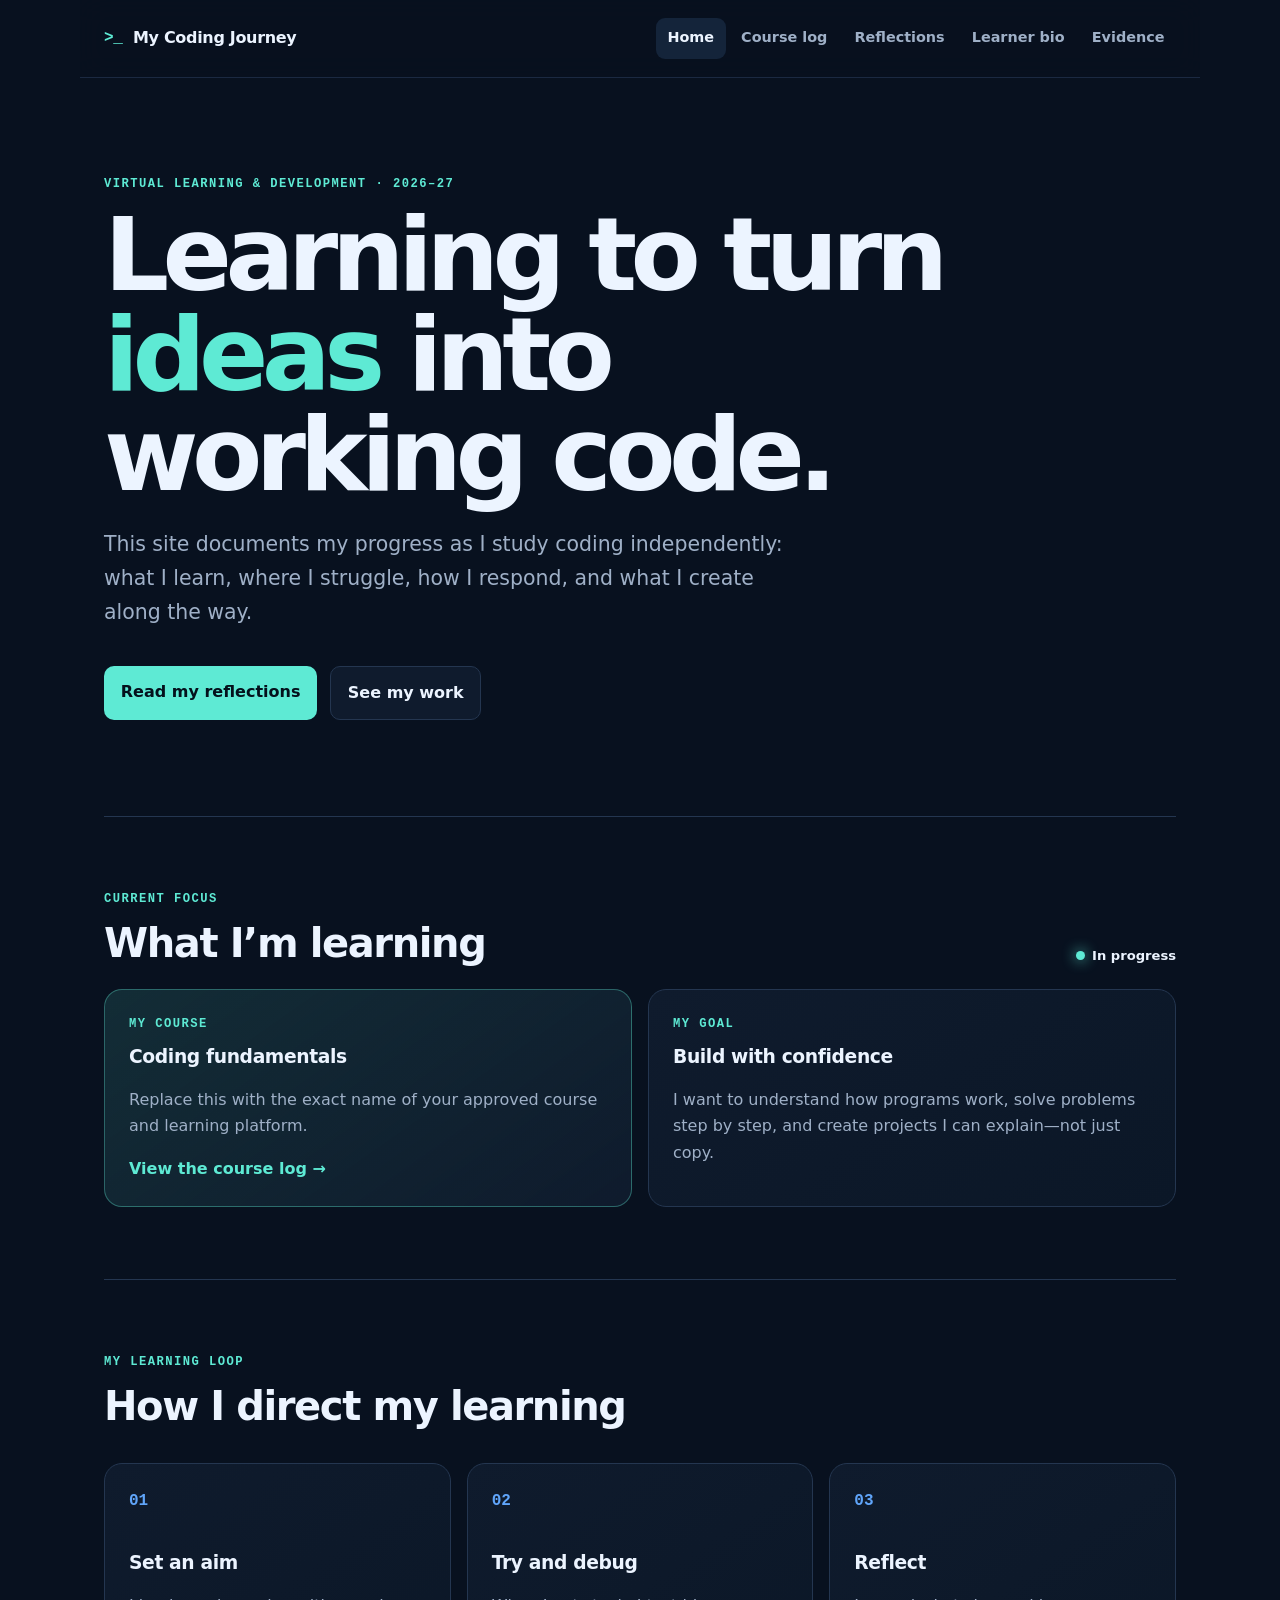
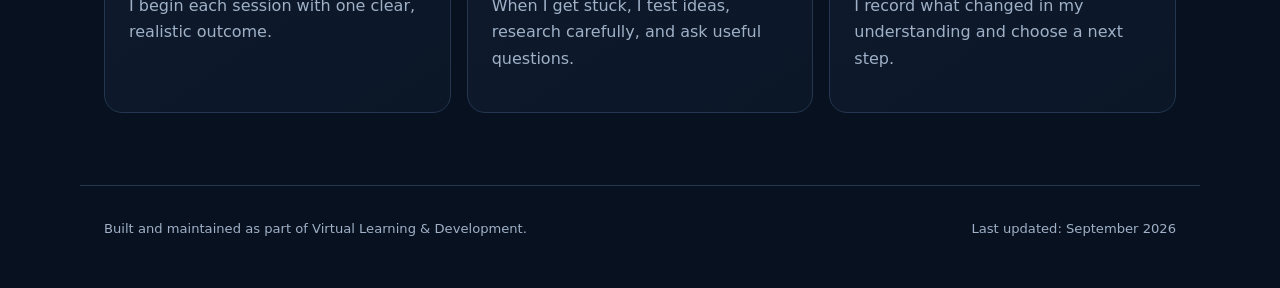
==== index.html @ dfa38e1d "Create VLD coding journey website" ====
<!doctype html>
<html lang="en">
<head>
  <meta charset="utf-8">
  <meta name="viewport" content="width=device-width, initial-scale=1">
  <meta name="description" content="A year-long record of my progress learning to code through Virtual Learning and Development.">
  <title>My Coding Journey | VLD</title>
  <link rel="stylesheet" href="assets/styles.css">
  <script src="assets/site.js" defer></script>
</head>
<body>
  <a class="skip-link" href="#main">Skip to content</a>
  <header class="site-header">
    <a class="brand" href="index.html" aria-label="My Coding Journey home"><span class="prompt">&gt;_</span> My Coding Journey</a>
    <button class="nav-toggle" type="button" aria-expanded="false" aria-controls="site-nav">Menu</button>
    <nav id="site-nav" class="site-nav" aria-label="Main navigation">
      <a class="active" href="index.html">Home</a>
      <a href="course-log.html">Course log</a>
      <a href="reflections.html">Reflections</a>
      <a href="learner-bio.html">Learner bio</a>
      <a href="evidence.html">Evidence</a>
    </nav>
  </header>

  <main id="main">
    <section class="hero">
      <div class="eyebrow">Virtual Learning &amp; Development · 2026–27</div>
      <h1>Learning to turn <span>ideas</span> into working code.</h1>
      <p class="lede">This site documents my progress as I study coding independently: what I learn, where I struggle, how I respond, and what I create along the way.</p>
      <div class="hero-actions">
        <a class="button primary" href="reflections.html">Read my reflections</a>
        <a class="button secondary" href="evidence.html">See my work</a>
      </div>
    </section>

    <section class="section" aria-labelledby="current-focus">
      <div class="section-heading">
        <div>
          <p class="eyebrow">Current focus</p>
          <h2 id="current-focus">What I’m learning</h2>
        </div>
        <span class="status"><span class="status-dot"></span> In progress</span>
      </div>
      <div class="grid two">
        <article class="card accent-card">
          <p class="card-label">My course</p>
          <h3>Coding fundamentals</h3>
          <p>Replace this with the exact name of your approved course and learning platform.</p>
          <a class="text-link" href="course-log.html">View the course log →</a>
        </article>
        <article class="card">
          <p class="card-label">My goal</p>
          <h3>Build with confidence</h3>
          <p>I want to understand how programs work, solve problems step by step, and create projects I can explain—not just copy.</p>
        </article>
      </div>
    </section>

    <section class="section" aria-labelledby="learning-loop">
      <p class="eyebrow">My learning loop</p>
      <h2 id="learning-loop">How I direct my learning</h2>
      <div class="grid three steps">
        <article class="card"><span class="step-number">01</span><h3>Set an aim</h3><p>I begin each session with one clear, realistic outcome.</p></article>
        <article class="card"><span class="step-number">02</span><h3>Try and debug</h3><p>When I get stuck, I test ideas, research carefully, and ask useful questions.</p></article>
        <article class="card"><span class="step-number">03</span><h3>Reflect</h3><p>I record what changed in my understanding and choose a next step.</p></article>
      </div>
    </section>
  </main>

  <footer><p>Built and maintained as part of Virtual Learning &amp; Development.</p><p>Last updated: <span data-last-updated>September 2026</span></p></footer>
</body>
</html>
---- assets/styles.css ----
:root {
  --bg: #08111f;
  --surface: #0f1b2d;
  --surface-2: #14243a;
  --text: #ecf4ff;
  --muted: #9fb0c7;
  --line: #243650;
  --accent: #5eead4;
  --accent-2: #60a5fa;
  --max: 1120px;
  --radius: 18px;
}
* { box-sizing: border-box; }
html { scroll-behavior: smooth; }
body { margin: 0; background: var(--bg); color: var(--text); font-family: Inter, ui-sans-serif, system-ui, -apple-system, BlinkMacSystemFont, "Segoe UI", sans-serif; line-height: 1.65; }
a { color: inherit; }
.skip-link { position: fixed; top: -100px; left: 1rem; z-index: 100; background: var(--accent); color: #04111c; padding: .7rem 1rem; border-radius: 8px; font-weight: 800; }
.skip-link:focus { top: 1rem; }
.site-header { position: sticky; top: 0; z-index: 20; display: flex; align-items: center; justify-content: space-between; max-width: var(--max); margin: 0 auto; padding: 1.1rem 1.5rem; background: rgba(8,17,31,.88); backdrop-filter: blur(14px); border-bottom: 1px solid rgba(36,54,80,.7); }
.brand { display: flex; gap: .65rem; align-items: center; text-decoration: none; font-weight: 800; letter-spacing: -.02em; }
.prompt { color: var(--accent); font-family: ui-monospace, SFMono-Regular, Menlo, monospace; }
.site-nav { display: flex; align-items: center; gap: .25rem; }
.site-nav a { color: var(--muted); padding: .55rem .72rem; border-radius: 9px; text-decoration: none; font-size: .9rem; font-weight: 700; }
.site-nav a:hover, .site-nav a:focus-visible, .site-nav a.active { color: var(--text); background: var(--surface-2); }
.nav-toggle { display: none; border: 1px solid var(--line); background: var(--surface); color: var(--text); padding: .5rem .8rem; border-radius: 9px; font: inherit; }
main, footer { max-width: var(--max); margin: 0 auto; padding-inline: 1.5rem; }
.hero { min-height: 70vh; display: flex; flex-direction: column; justify-content: center; padding: 6rem 0; max-width: 900px; }
.eyebrow, .card-label { margin: 0 0 .7rem; color: var(--accent); font-family: ui-monospace, SFMono-Regular, Menlo, monospace; font-size: .76rem; font-weight: 800; letter-spacing: .12em; text-transform: uppercase; }
h1, h2, h3, p { margin-top: 0; }
h1 { max-width: 850px; margin-bottom: 1.4rem; font-size: clamp(3rem, 8vw, 6.8rem); line-height: .98; letter-spacing: -.065em; }
h1 span { color: var(--accent); }
h2 { font-size: clamp(1.65rem, 4vw, 2.5rem); line-height: 1.15; letter-spacing: -.035em; }
h3 { line-height: 1.25; letter-spacing: -.02em; }
.lede, .page-heading > p { max-width: 700px; color: var(--muted); font-size: clamp(1.05rem, 2vw, 1.28rem); }
.hero-actions { display: flex; flex-wrap: wrap; gap: .8rem; margin-top: 1rem; }
.button { padding: .8rem 1.05rem; border-radius: 10px; text-decoration: none; font-weight: 800; }
.button.primary { background: var(--accent); color: #04111c; }
.button.secondary { border: 1px solid var(--line); background: var(--surface); }
.section { padding: 4.5rem 0; border-top: 1px solid var(--line); }
.section-heading { display: flex; justify-content: space-between; align-items: end; gap: 1rem; margin-bottom: 1.4rem; }
.section-heading h2 { margin-bottom: 0; }
.grid { display: grid; gap: 1rem; }
.grid.two { grid-template-columns: repeat(2, 1fr); }
.grid.three { grid-template-columns: repeat(3, 1fr); }
.card, .callout, .journal-entry, .project-card, .profile-card { background: linear-gradient(145deg, var(--surface), #0b1727); border: 1px solid var(--line); border-radius: var(--radius); }
.card { min-height: 190px; padding: 1.5rem; }
.card p:not(.card-label) { color: var(--muted); }
.accent-card { background: linear-gradient(145deg, rgba(94,234,212,.13), var(--surface)); border-color: rgba(94,234,212,.35); }
.text-link { color: var(--accent); font-weight: 800; text-decoration: none; }
.status { display: inline-flex; align-items: center; gap: .45rem; white-space: nowrap; color: var(--text); font-size: .82rem; font-weight: 800; }
.status-dot { width: .55rem; height: .55rem; background: var(--accent); border-radius: 99px; box-shadow: 0 0 14px var(--accent); }
.step-number { display: block; margin-bottom: 2.3rem; color: var(--accent-2); font-family: ui-monospace, monospace; font-weight: 800; }
.page-main { min-height: 75vh; }
.page-heading { padding: 6rem 0 4rem; }
.page-heading h1 { font-size: clamp(3rem, 7vw, 5.6rem); }
.details { margin: 0; }
.details div { display: grid; grid-template-columns: 100px 1fr; gap: 1rem; padding: .75rem 0; border-top: 1px solid var(--line); }
.details dt { color: var(--muted); }
.details dd { margin: 0; font-weight: 750; }
.timeline { position: relative; margin-left: .55rem; padding-left: 2rem; border-left: 1px solid var(--line); }
.timeline article { position: relative; display: grid; grid-template-columns: 140px 1fr; gap: 1.5rem; padding: 0 0 2.5rem; }
.timeline article::before { content: ""; position: absolute; left: calc(-2rem - 5px); top: .55rem; width: 9px; height: 9px; background: var(--accent); border-radius: 50%; }
.timeline time { color: var(--accent); font-family: ui-monospace, monospace; }
.timeline p { color: var(--muted); }
.callout { padding: 1.6rem; border-left: 4px solid var(--accent); }
.callout p { margin-bottom: 0; color: var(--muted); }
.journal-list { display: grid; gap: 1.25rem; }
.journal-entry { padding: clamp(1.2rem, 4vw, 2rem); }
.journal-entry > header { display: flex; justify-content: space-between; gap: 1rem; padding-bottom: 1rem; border-bottom: 1px solid var(--line); }
.journal-entry time { color: var(--muted); white-space: nowrap; }
.reflection-grid { display: grid; grid-template-columns: repeat(2, 1fr); gap: 1.5rem; padding-top: 1.5rem; }
.reflection-grid h3 { color: var(--accent); font-size: .95rem; }
.reflection-grid p, .self-check { color: var(--muted); }
.self-check { margin: 1rem 0 0; padding-top: 1rem; border-top: 1px solid var(--line); }
.template-entry { border-style: dashed; }
.profile-card { display: grid; grid-template-columns: 180px 1fr; align-items: start; gap: 2rem; padding: clamp(1.4rem, 5vw, 3rem); }
.avatar { display: grid; place-items: center; aspect-ratio: 1; border-radius: 24px; background: linear-gradient(135deg, var(--accent), var(--accent-2)); color: #06101e; font-family: ui-monospace, monospace; font-size: 3.2rem; font-weight: 900; }
.profile-card p:not(.eyebrow) { color: var(--muted); }
.safety-note { border-left-color: var(--accent-2); }
.project-card { overflow: hidden; }
.project-preview { min-height: 210px; display: grid; place-items: center; background: var(--surface-2); border-bottom: 1px solid var(--line); }
.project-copy { padding: 1.5rem; }
.project-copy > p:not(.card-label) { color: var(--muted); }
.code-preview { display: block; padding: 1rem; background: #050b14; }
.code-preview > span { display: inline-block; width: 10px; height: 10px; margin-right: 4px; background: var(--line); border-radius: 50%; }
.code-preview > span:first-child { background: #fb7185; }
.code-preview > span:nth-child(2) { background: #fbbf24; }
.code-preview > span:nth-child(3) { background: #34d399; }
.code-preview pre { margin: 3rem 0 0; overflow-x: auto; color: var(--accent); }
.plus { color: var(--accent); font-size: 4rem; font-weight: 200; }
.tag-list { display: flex; flex-wrap: wrap; gap: .5rem; padding: 0; list-style: none; }
.tag-list li { padding: .3rem .65rem; background: var(--surface-2); border: 1px solid var(--line); border-radius: 99px; color: var(--muted); font-size: .8rem; }
footer { display: flex; justify-content: space-between; gap: 1rem; padding-top: 2rem; padding-bottom: 3rem; border-top: 1px solid var(--line); color: var(--muted); font-size: .82rem; }
footer p { margin: 0; }
@media (max-width: 760px) {
  .site-header { flex-wrap: wrap; }
  .nav-toggle { display: block; }
  .site-nav { display: none; width: 100%; flex-direction: column; align-items: stretch; padding-top: 1rem; }
  .site-nav.open { display: flex; }
  .site-nav a { padding: .7rem; }
  .grid.two, .grid.three, .reflection-grid, .profile-card { grid-template-columns: 1fr; }
  .hero { min-height: auto; padding: 5rem 0; }
  .section-heading, .journal-entry > header, footer { align-items: flex-start; flex-direction: column; }
  .timeline article { grid-template-columns: 1fr; gap: .2rem; }
  .profile-card .avatar { width: 130px; }
}
@media (prefers-reduced-motion: reduce) { html { scroll-behavior: auto; } }
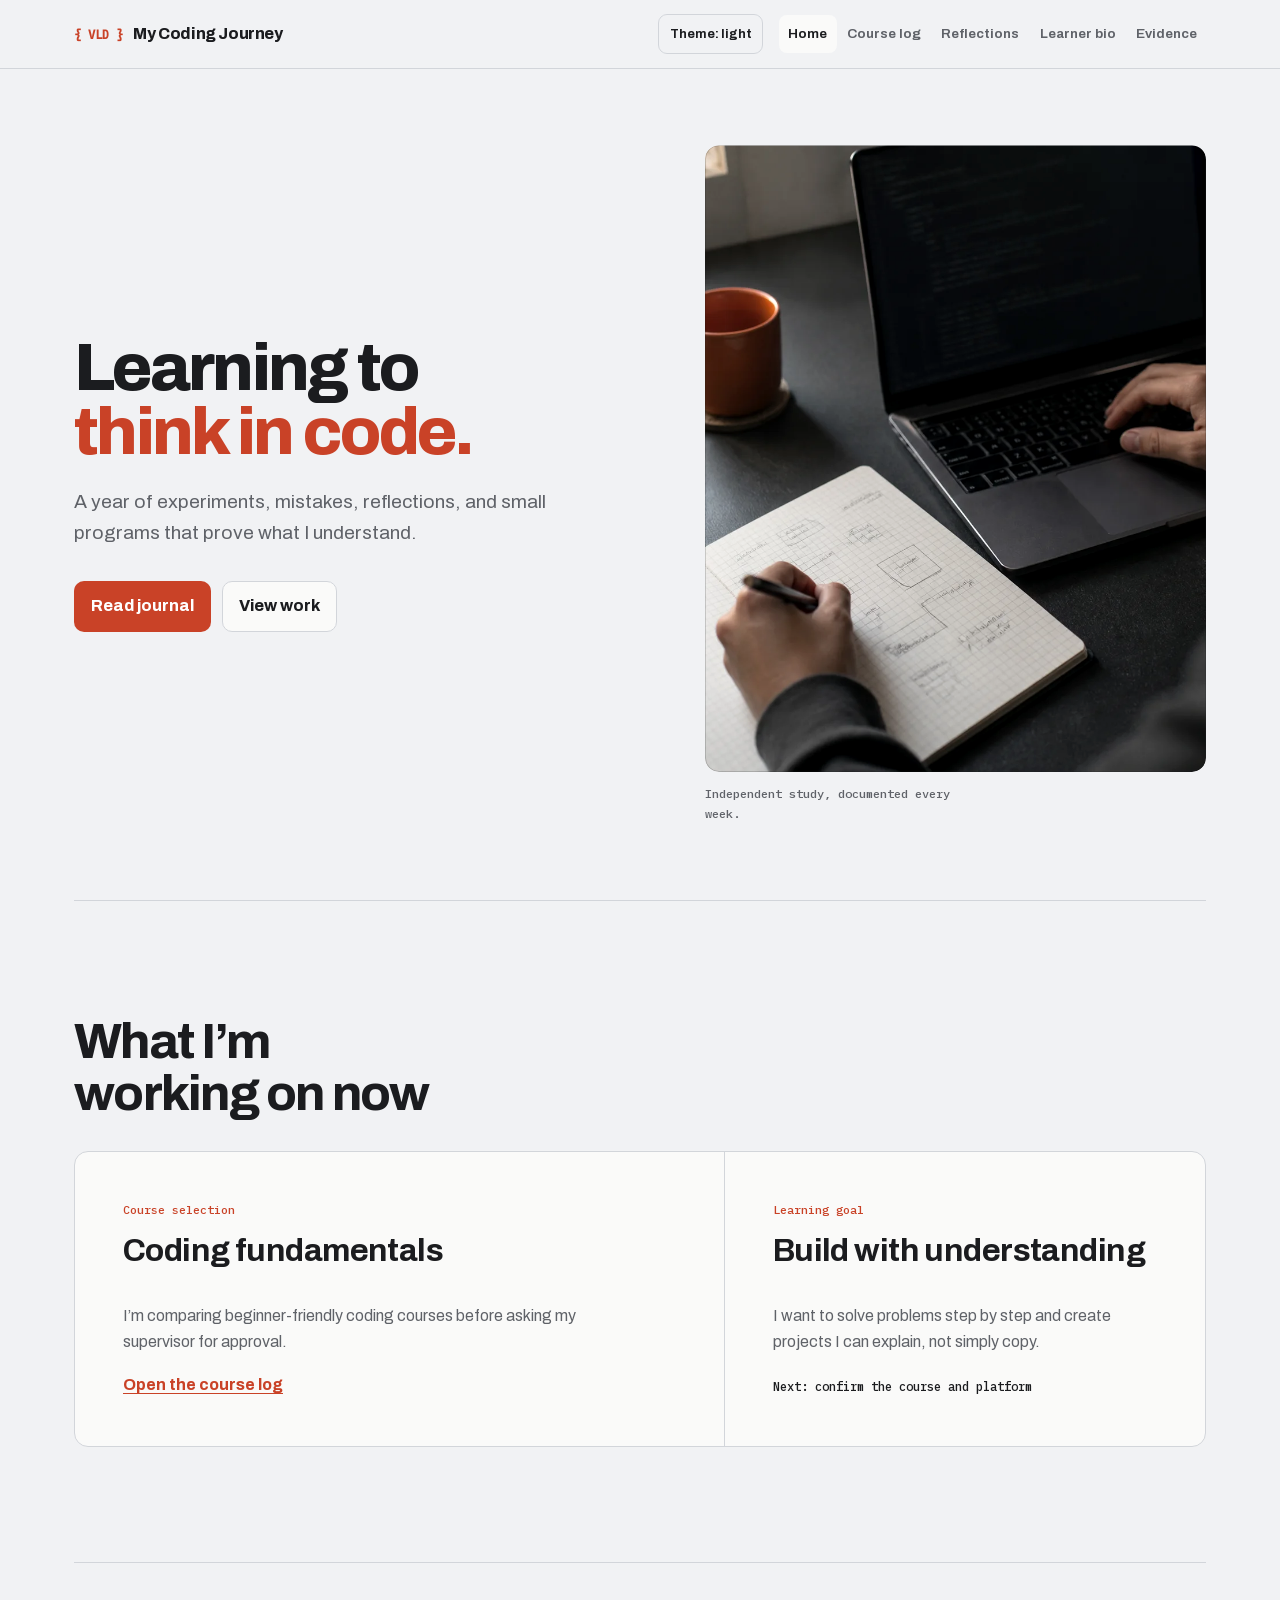
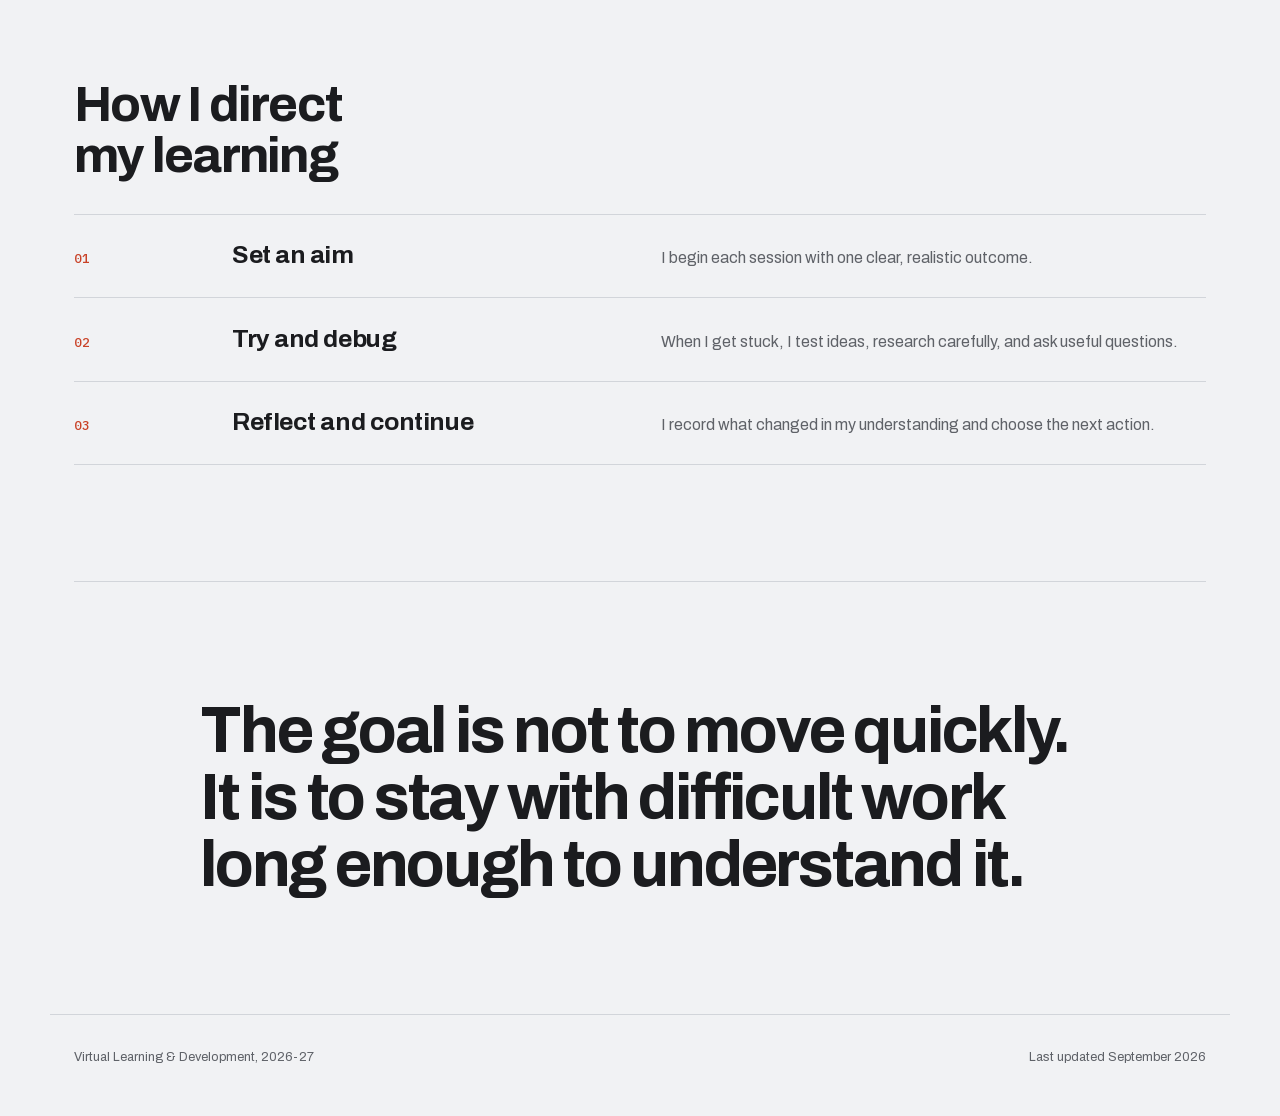
==== commit 49b547a6: "Polish VLD portfolio design and accessibility" ====
--- a/index.html
+++ b/index.html
@@ -4,69 +4,62 @@
   <meta charset="utf-8">
   <meta name="viewport" content="width=device-width, initial-scale=1">
   <meta name="description" content="A year-long record of my progress learning to code through Virtual Learning and Development.">
+  <meta name="theme-color" content="#111214">
+  <meta property="og:title" content="My Coding Journey">
+  <meta property="og:description" content="Experiments, mistakes, reflections, and small programs from a year of learning to code.">
+  <meta property="og:image" content="https://abiel-tsai.github.io/vld-coding-journey/assets/images/coding-workspace.webp">
+  <meta property="og:type" content="website">
   <title>My Coding Journey | VLD</title>
-  <link rel="stylesheet" href="assets/styles.css">
+  <link rel="preload" href="assets/fonts/archivo-latin.woff2" as="font" type="font/woff2" crossorigin>
+  <link rel="preload" href="assets/images/coding-workspace.webp" as="image" type="image/webp">
+  <link rel="icon" href="assets/favicon.svg" type="image/svg+xml"><link rel="stylesheet" href="assets/styles.css">
   <script src="assets/site.js" defer></script>
 </head>
 <body>
   <a class="skip-link" href="#main">Skip to content</a>
-  <header class="site-header">
-    <a class="brand" href="index.html" aria-label="My Coding Journey home"><span class="prompt">&gt;_</span> My Coding Journey</a>
+  <header class="site-header"><div class="header-inner">
+    <a class="brand" href="index.html" aria-label="My Coding Journey home"><span class="brand-mark" translate="no">{ VLD }</span> My Coding Journey</a>
+    <button class="theme-toggle" type="button" aria-label="Switch between light and dark themes">Theme: <span>auto</span></button>
     <button class="nav-toggle" type="button" aria-expanded="false" aria-controls="site-nav">Menu</button>
     <nav id="site-nav" class="site-nav" aria-label="Main navigation">
-      <a class="active" href="index.html">Home</a>
-      <a href="course-log.html">Course log</a>
-      <a href="reflections.html">Reflections</a>
-      <a href="learner-bio.html">Learner bio</a>
-      <a href="evidence.html">Evidence</a>
+      <a class="active" aria-current="page" href="index.html">Home</a><a href="course-log.html">Course log</a><a href="reflections.html">Reflections</a><a href="learner-bio.html">Learner bio</a><a href="evidence.html">Evidence</a>
     </nav>
-  </header>
+  </div></header>
 
   <main id="main">
     <section class="hero">
-      <div class="eyebrow">Virtual Learning &amp; Development · 2026–27</div>
-      <h1>Learning to turn <span>ideas</span> into working code.</h1>
-      <p class="lede">This site documents my progress as I study coding independently: what I learn, where I struggle, how I respond, and what I create along the way.</p>
-      <div class="hero-actions">
-        <a class="button primary" href="reflections.html">Read my reflections</a>
-        <a class="button secondary" href="evidence.html">See my work</a>
+      <div class="hero-copy">
+        <h1>Learning to <span class="accent">think in code.</span></h1>
+        <p class="lede">A year of experiments, mistakes, reflections, and small programs that prove what I understand.</p>
+        <div class="hero-actions"><a class="button primary" href="reflections.html">Read journal</a><a class="button secondary" href="evidence.html">View work</a></div>
+      </div>
+      <figure class="hero-visual">
+        <div class="hero-image-wrap"><img src="assets/images/coding-workspace.webp" width="1456" height="1092" fetchpriority="high" alt="Hands moving between a laptop and a notebook while studying code"></div>
+        <figcaption>Independent study, documented every week.</figcaption>
+      </figure>
+    </section>
+
+    <section class="section" aria-labelledby="focus-heading">
+      <h2 id="focus-heading">What I’m working on now</h2>
+      <div class="focus-panel">
+        <article class="focus-primary"><span class="meta-label">Course selection</span><h3>Coding fundamentals</h3><p>I’m comparing beginner-friendly coding courses before asking my supervisor for approval.</p><a class="text-link" href="course-log.html">Open the course log</a></article>
+        <article class="focus-secondary"><span class="meta-label">Learning goal</span><h3>Build with understanding</h3><p>I want to solve problems step by step and create projects I can explain, not simply copy.</p><p class="status-note">Next: confirm the course and platform</p></article>
       </div>
     </section>
 
-    <section class="section" aria-labelledby="current-focus">
-      <div class="section-heading">
-        <div>
-          <p class="eyebrow">Current focus</p>
-          <h2 id="current-focus">What I’m learning</h2>
-        </div>
-        <span class="status"><span class="status-dot"></span> In progress</span>
-      </div>
-      <div class="grid two">
-        <article class="card accent-card">
-          <p class="card-label">My course</p>
-          <h3>Coding fundamentals</h3>
-          <p>Replace this with the exact name of your approved course and learning platform.</p>
-          <a class="text-link" href="course-log.html">View the course log →</a>
-        </article>
-        <article class="card">
-          <p class="card-label">My goal</p>
-          <h3>Build with confidence</h3>
-          <p>I want to understand how programs work, solve problems step by step, and create projects I can explain—not just copy.</p>
-        </article>
-      </div>
+    <section class="section" aria-labelledby="loop-heading">
+      <h2 id="loop-heading">How I direct my learning</h2>
+      <ol class="learning-path">
+        <li><h3>Set an aim</h3><p>I begin each session with one clear, realistic outcome.</p></li>
+        <li><h3>Try and debug</h3><p>When I get stuck, I test ideas, research carefully, and ask useful questions.</p></li>
+        <li><h3>Reflect and continue</h3><p>I record what changed in my understanding and choose the next action.</p></li>
+      </ol>
     </section>
 
-    <section class="section" aria-labelledby="learning-loop">
-      <p class="eyebrow">My learning loop</p>
-      <h2 id="learning-loop">How I direct my learning</h2>
-      <div class="grid three steps">
-        <article class="card"><span class="step-number">01</span><h3>Set an aim</h3><p>I begin each session with one clear, realistic outcome.</p></article>
-        <article class="card"><span class="step-number">02</span><h3>Try and debug</h3><p>When I get stuck, I test ideas, research carefully, and ask useful questions.</p></article>
-        <article class="card"><span class="step-number">03</span><h3>Reflect</h3><p>I record what changed in my understanding and choose a next step.</p></article>
-      </div>
+    <section class="section statement" aria-label="Learning principle">
+      <blockquote>The goal is not to move quickly. It is to stay with difficult work long enough to understand it.</blockquote>
     </section>
   </main>
-
-  <footer><p>Built and maintained as part of Virtual Learning &amp; Development.</p><p>Last updated: <span data-last-updated>September 2026</span></p></footer>
+  <footer><p>Virtual Learning &amp; Development, 2026-27</p><p>Last updated September 2026</p></footer>
 </body>
 </html>
--- a/assets/styles.css
+++ b/assets/styles.css
@@ -1,107 +1,25 @@
-:root {
-  --bg: #08111f;
-  --surface: #0f1b2d;
-  --surface-2: #14243a;
-  --text: #ecf4ff;
-  --muted: #9fb0c7;
-  --line: #243650;
-  --accent: #5eead4;
-  --accent-2: #60a5fa;
-  --max: 1120px;
-  --radius: 18px;
-}
-* { box-sizing: border-box; }
-html { scroll-behavior: smooth; }
-body { margin: 0; background: var(--bg); color: var(--text); font-family: Inter, ui-sans-serif, system-ui, -apple-system, BlinkMacSystemFont, "Segoe UI", sans-serif; line-height: 1.65; }
-a { color: inherit; }
-.skip-link { position: fixed; top: -100px; left: 1rem; z-index: 100; background: var(--accent); color: #04111c; padding: .7rem 1rem; border-radius: 8px; font-weight: 800; }
-.skip-link:focus { top: 1rem; }
-.site-header { position: sticky; top: 0; z-index: 20; display: flex; align-items: center; justify-content: space-between; max-width: var(--max); margin: 0 auto; padding: 1.1rem 1.5rem; background: rgba(8,17,31,.88); backdrop-filter: blur(14px); border-bottom: 1px solid rgba(36,54,80,.7); }
-.brand { display: flex; gap: .65rem; align-items: center; text-decoration: none; font-weight: 800; letter-spacing: -.02em; }
-.prompt { color: var(--accent); font-family: ui-monospace, SFMono-Regular, Menlo, monospace; }
-.site-nav { display: flex; align-items: center; gap: .25rem; }
-.site-nav a { color: var(--muted); padding: .55rem .72rem; border-radius: 9px; text-decoration: none; font-size: .9rem; font-weight: 700; }
-.site-nav a:hover, .site-nav a:focus-visible, .site-nav a.active { color: var(--text); background: var(--surface-2); }
-.nav-toggle { display: none; border: 1px solid var(--line); background: var(--surface); color: var(--text); padding: .5rem .8rem; border-radius: 9px; font: inherit; }
-main, footer { max-width: var(--max); margin: 0 auto; padding-inline: 1.5rem; }
-.hero { min-height: 70vh; display: flex; flex-direction: column; justify-content: center; padding: 6rem 0; max-width: 900px; }
-.eyebrow, .card-label { margin: 0 0 .7rem; color: var(--accent); font-family: ui-monospace, SFMono-Regular, Menlo, monospace; font-size: .76rem; font-weight: 800; letter-spacing: .12em; text-transform: uppercase; }
-h1, h2, h3, p { margin-top: 0; }
-h1 { max-width: 850px; margin-bottom: 1.4rem; font-size: clamp(3rem, 8vw, 6.8rem); line-height: .98; letter-spacing: -.065em; }
-h1 span { color: var(--accent); }
-h2 { font-size: clamp(1.65rem, 4vw, 2.5rem); line-height: 1.15; letter-spacing: -.035em; }
-h3 { line-height: 1.25; letter-spacing: -.02em; }
-.lede, .page-heading > p { max-width: 700px; color: var(--muted); font-size: clamp(1.05rem, 2vw, 1.28rem); }
-.hero-actions { display: flex; flex-wrap: wrap; gap: .8rem; margin-top: 1rem; }
-.button { padding: .8rem 1.05rem; border-radius: 10px; text-decoration: none; font-weight: 800; }
-.button.primary { background: var(--accent); color: #04111c; }
-.button.secondary { border: 1px solid var(--line); background: var(--surface); }
-.section { padding: 4.5rem 0; border-top: 1px solid var(--line); }
-.section-heading { display: flex; justify-content: space-between; align-items: end; gap: 1rem; margin-bottom: 1.4rem; }
-.section-heading h2 { margin-bottom: 0; }
-.grid { display: grid; gap: 1rem; }
-.grid.two { grid-template-columns: repeat(2, 1fr); }
-.grid.three { grid-template-columns: repeat(3, 1fr); }
-.card, .callout, .journal-entry, .project-card, .profile-card { background: linear-gradient(145deg, var(--surface), #0b1727); border: 1px solid var(--line); border-radius: var(--radius); }
-.card { min-height: 190px; padding: 1.5rem; }
-.card p:not(.card-label) { color: var(--muted); }
-.accent-card { background: linear-gradient(145deg, rgba(94,234,212,.13), var(--surface)); border-color: rgba(94,234,212,.35); }
-.text-link { color: var(--accent); font-weight: 800; text-decoration: none; }
-.status { display: inline-flex; align-items: center; gap: .45rem; white-space: nowrap; color: var(--text); font-size: .82rem; font-weight: 800; }
-.status-dot { width: .55rem; height: .55rem; background: var(--accent); border-radius: 99px; box-shadow: 0 0 14px var(--accent); }
-.step-number { display: block; margin-bottom: 2.3rem; color: var(--accent-2); font-family: ui-monospace, monospace; font-weight: 800; }
-.page-main { min-height: 75vh; }
-.page-heading { padding: 6rem 0 4rem; }
-.page-heading h1 { font-size: clamp(3rem, 7vw, 5.6rem); }
-.details { margin: 0; }
-.details div { display: grid; grid-template-columns: 100px 1fr; gap: 1rem; padding: .75rem 0; border-top: 1px solid var(--line); }
-.details dt { color: var(--muted); }
-.details dd { margin: 0; font-weight: 750; }
-.timeline { position: relative; margin-left: .55rem; padding-left: 2rem; border-left: 1px solid var(--line); }
-.timeline article { position: relative; display: grid; grid-template-columns: 140px 1fr; gap: 1.5rem; padding: 0 0 2.5rem; }
-.timeline article::before { content: ""; position: absolute; left: calc(-2rem - 5px); top: .55rem; width: 9px; height: 9px; background: var(--accent); border-radius: 50%; }
-.timeline time { color: var(--accent); font-family: ui-monospace, monospace; }
-.timeline p { color: var(--muted); }
-.callout { padding: 1.6rem; border-left: 4px solid var(--accent); }
-.callout p { margin-bottom: 0; color: var(--muted); }
-.journal-list { display: grid; gap: 1.25rem; }
-.journal-entry { padding: clamp(1.2rem, 4vw, 2rem); }
-.journal-entry > header { display: flex; justify-content: space-between; gap: 1rem; padding-bottom: 1rem; border-bottom: 1px solid var(--line); }
-.journal-entry time { color: var(--muted); white-space: nowrap; }
-.reflection-grid { display: grid; grid-template-columns: repeat(2, 1fr); gap: 1.5rem; padding-top: 1.5rem; }
-.reflection-grid h3 { color: var(--accent); font-size: .95rem; }
-.reflection-grid p, .self-check { color: var(--muted); }
-.self-check { margin: 1rem 0 0; padding-top: 1rem; border-top: 1px solid var(--line); }
-.template-entry { border-style: dashed; }
-.profile-card { display: grid; grid-template-columns: 180px 1fr; align-items: start; gap: 2rem; padding: clamp(1.4rem, 5vw, 3rem); }
-.avatar { display: grid; place-items: center; aspect-ratio: 1; border-radius: 24px; background: linear-gradient(135deg, var(--accent), var(--accent-2)); color: #06101e; font-family: ui-monospace, monospace; font-size: 3.2rem; font-weight: 900; }
-.profile-card p:not(.eyebrow) { color: var(--muted); }
-.safety-note { border-left-color: var(--accent-2); }
-.project-card { overflow: hidden; }
-.project-preview { min-height: 210px; display: grid; place-items: center; background: var(--surface-2); border-bottom: 1px solid var(--line); }
-.project-copy { padding: 1.5rem; }
-.project-copy > p:not(.card-label) { color: var(--muted); }
-.code-preview { display: block; padding: 1rem; background: #050b14; }
-.code-preview > span { display: inline-block; width: 10px; height: 10px; margin-right: 4px; background: var(--line); border-radius: 50%; }
-.code-preview > span:first-child { background: #fb7185; }
-.code-preview > span:nth-child(2) { background: #fbbf24; }
-.code-preview > span:nth-child(3) { background: #34d399; }
-.code-preview pre { margin: 3rem 0 0; overflow-x: auto; color: var(--accent); }
-.plus { color: var(--accent); font-size: 4rem; font-weight: 200; }
-.tag-list { display: flex; flex-wrap: wrap; gap: .5rem; padding: 0; list-style: none; }
-.tag-list li { padding: .3rem .65rem; background: var(--surface-2); border: 1px solid var(--line); border-radius: 99px; color: var(--muted); font-size: .8rem; }
-footer { display: flex; justify-content: space-between; gap: 1rem; padding-top: 2rem; padding-bottom: 3rem; border-top: 1px solid var(--line); color: var(--muted); font-size: .82rem; }
-footer p { margin: 0; }
-@media (max-width: 760px) {
-  .site-header { flex-wrap: wrap; }
-  .nav-toggle { display: block; }
-  .site-nav { display: none; width: 100%; flex-direction: column; align-items: stretch; padding-top: 1rem; }
-  .site-nav.open { display: flex; }
-  .site-nav a { padding: .7rem; }
-  .grid.two, .grid.three, .reflection-grid, .profile-card { grid-template-columns: 1fr; }
-  .hero { min-height: auto; padding: 5rem 0; }
-  .section-heading, .journal-entry > header, footer { align-items: flex-start; flex-direction: column; }
-  .timeline article { grid-template-columns: 1fr; gap: .2rem; }
-  .profile-card .avatar { width: 130px; }
-}
-@media (prefers-reduced-motion: reduce) { html { scroll-behavior: auto; } }
+@font-face{font-family:Archivo;src:url("fonts/archivo-latin.woff2") format("woff2");font-style:normal;font-weight:100 900;font-display:swap}
+@font-face{font-family:"IBM Plex Mono";src:url("fonts/ibm-plex-mono-500-latin.woff2") format("woff2");font-style:normal;font-weight:500;font-display:swap}
+:root{color-scheme:light dark;--page:#f1f2f4;--surface:#fafaf9;--strong:#fff;--ink:#1b1c1f;--muted:#5f6268;--line:#d2d5da;--accent:#c94227;--accent-ink:#fff;--soft-accent:#f7ddd7;--image-filter:saturate(.88) contrast(1.04);--selection:#f3b8aa;--max:1180px;--radius:14px;--ease:cubic-bezier(.16,1,.3,1)}
+@media(prefers-color-scheme:dark){:root{--page:#111214;--surface:#191a1d;--strong:#202125;--ink:#f2f1ed;--muted:#b0b0aa;--line:#36383d;--accent:#ff795b;--accent-ink:#19110f;--soft-accent:#3c241f;--image-filter:saturate(.78) contrast(1.08) brightness(.88);--selection:#7a3528}}
+html[data-theme="light"]{color-scheme:light;--page:#f1f2f4;--surface:#fafaf9;--strong:#fff;--ink:#1b1c1f;--muted:#5f6268;--line:#d2d5da;--accent:#c94227;--accent-ink:#fff;--soft-accent:#f7ddd7;--image-filter:saturate(.88) contrast(1.04);--selection:#f3b8aa}
+html[data-theme="dark"]{color-scheme:dark;--page:#111214;--surface:#191a1d;--strong:#202125;--ink:#f2f1ed;--muted:#b0b0aa;--line:#36383d;--accent:#ff795b;--accent-ink:#19110f;--soft-accent:#3c241f;--image-filter:saturate(.78) contrast(1.08) brightness(.88);--selection:#7a3528}
+*{box-sizing:border-box}html{scroll-behavior:smooth}body{margin:0;background:var(--page);color:var(--ink);font-family:Archivo,ui-sans-serif,sans-serif;font-size:1rem;line-height:1.65;text-rendering:optimizeLegibility}::selection{background:var(--selection);color:var(--ink)}::-webkit-scrollbar{width:12px}::-webkit-scrollbar-track{background:var(--page)}::-webkit-scrollbar-thumb{background:var(--line);border:3px solid var(--page);border-radius:999px}a{color:inherit;text-decoration-thickness:.08em;text-underline-offset:.2em}button,a{-webkit-tap-highlight-color:transparent}button{font:inherit}:focus-visible{outline:3px solid var(--accent);outline-offset:4px}
+.skip-link{position:fixed;top:-100px;left:1rem;z-index:100;padding:.65rem .9rem;border-radius:8px;background:var(--accent);color:var(--accent-ink);font-weight:750}.skip-link:focus{top:1rem}
+.site-header{position:sticky;top:0;z-index:20;background:color-mix(in srgb,var(--page) 91%,transparent);border-bottom:1px solid var(--line);backdrop-filter:blur(14px)}.header-inner{display:flex;min-height:68px;max-width:var(--max);margin:0 auto;padding:0 1.5rem;align-items:center;gap:1rem}.brand{display:flex;align-items:baseline;gap:.65rem;margin-right:auto;font-weight:760;letter-spacing:-.025em;text-decoration:none;white-space:nowrap}.brand-mark{color:var(--accent);font-family:"IBM Plex Mono",monospace;font-size:.76rem;letter-spacing:0}.site-nav{display:flex;align-items:center;gap:.1rem}.site-nav a{padding:.48rem .58rem;border-radius:8px;color:var(--muted);font-size:.84rem;font-weight:650;text-decoration:none;white-space:nowrap}.site-nav a:hover,.site-nav a.active{color:var(--ink);background:var(--surface)}.nav-toggle,.theme-toggle{min-height:40px;border:1px solid var(--line);border-radius:9px;background:transparent;color:var(--ink);cursor:pointer;font-size:.78rem;font-weight:700}.nav-toggle{display:none;padding:.45rem .75rem}.theme-toggle{padding:.45rem .65rem;white-space:nowrap}.nav-toggle:hover,.theme-toggle:hover{background:var(--surface)}.nav-toggle:active,.theme-toggle:active,.button:active{transform:translateY(1px)}
+main,footer{max-width:var(--max);margin:0 auto;padding-inline:1.5rem}.hero{display:grid;grid-template-columns:minmax(0,1.05fr) minmax(360px,.95fr);min-height:calc(100dvh - 69px);padding:4.5rem 0;align-items:center;gap:clamp(2rem,6vw,5rem)}.hero-copy{max-width:650px}h1,h2,h3,p{margin-top:0}h1,h2,h3{text-wrap:balance}h1{max-width:800px;margin-bottom:1.4rem;font-size:clamp(3.5rem,7vw,6rem);font-weight:790;line-height:.96;letter-spacing:-.04em}h1 .accent{color:var(--accent)}h2{font-size:clamp(1.9rem,4vw,3.1rem);font-weight:740;line-height:1.04;letter-spacing:-.035em}h3{font-size:1.1rem;line-height:1.25;letter-spacing:-.018em}.lede,.page-heading>p{max-width:65ch;color:var(--muted);font-size:clamp(1.05rem,2vw,1.2rem);line-height:1.6}.hero .lede{max-width:45ch}.hero-actions{display:flex;flex-wrap:wrap;gap:.7rem;margin-top:2rem}.button{display:inline-flex;min-height:46px;padding:.72rem 1rem;align-items:center;justify-content:center;border:1px solid transparent;border-radius:10px;font-weight:740;text-decoration:none;transition:transform .2s var(--ease),background-color .2s var(--ease);white-space:nowrap}.button.primary{background:var(--accent);color:var(--accent-ink)}.button.primary:hover{background:color-mix(in srgb,var(--accent) 86%,var(--ink))}.button.secondary{border-color:var(--line);background:var(--surface);color:var(--ink)}.button.secondary:hover{background:var(--strong)}.hero-visual{margin:0}.hero-image-wrap{position:relative;overflow:hidden;aspect-ratio:4/5;border-radius:var(--radius);background:var(--surface)}.hero-image-wrap:after{content:"";position:absolute;inset:0;border:1px solid color-mix(in srgb,var(--ink) 18%,transparent);border-radius:inherit;pointer-events:none}.hero-image-wrap img{width:100%;height:100%;object-fit:cover;filter:var(--image-filter)}.hero-visual figcaption{max-width:38ch;margin-top:.75rem;color:var(--muted);font-family:"IBM Plex Mono",monospace;font-size:.75rem}
+.section{padding:clamp(4.5rem,9vw,8rem) 0;border-top:1px solid var(--line)}.section>h2{max-width:14ch;margin-bottom:2rem}.section-intro{max-width:65ch;margin:-1rem 0 2.5rem;color:var(--muted)}.focus-panel{display:grid;grid-template-columns:1.15fr .85fr;overflow:hidden;border:1px solid var(--line);border-radius:var(--radius);background:var(--surface)}.focus-primary,.focus-secondary{padding:clamp(1.5rem,4vw,3rem)}.focus-primary{border-right:1px solid var(--line)}.meta-label{display:block;margin-bottom:.7rem;color:var(--accent);font-family:"IBM Plex Mono",monospace;font-size:.74rem}.focus-panel h3{font-size:clamp(1.4rem,3vw,2rem)}.focus-panel p{max-width:52ch;color:var(--muted)}.text-link{color:var(--accent);font-weight:720;text-decoration-thickness:1px}.status-note{margin:1.3rem 0 0;color:var(--ink)!important;font-family:"IBM Plex Mono",monospace;font-size:.76rem}
+.learning-path{margin:0;padding:0;list-style:none;counter-reset:step}.learning-path li{display:grid;grid-template-columns:110px minmax(180px,.7fr) minmax(0,1fr);gap:clamp(1rem,4vw,3rem);padding:1.6rem 0;align-items:baseline;border-bottom:1px solid var(--line);counter-increment:step}.learning-path li:first-child{border-top:1px solid var(--line)}.learning-path li:before{content:"0" counter(step);color:var(--accent);font-family:"IBM Plex Mono",monospace;font-size:.82rem}.learning-path h3,.learning-path p{margin-bottom:0}.learning-path h3{font-size:clamp(1.2rem,2.2vw,1.55rem)}.learning-path p{color:var(--muted)}.statement{display:block}.statement blockquote{max-width:880px;margin:0 auto;font-size:clamp(2rem,5vw,4.4rem);font-weight:720;line-height:1.05;letter-spacing:-.035em;text-wrap:balance}
+.page-main{min-height:75vh}.page-heading{max-width:920px;padding:clamp(5rem,10vw,9rem) 0 clamp(3rem,7vw,6rem)}.page-heading h1{max-width:12ch}.page-context{margin-bottom:1rem;color:var(--accent);font-family:"IBM Plex Mono",monospace;font-size:.78rem}.split-panel{display:grid;grid-template-columns:.9fr 1.1fr;border:1px solid var(--line);border-radius:var(--radius);background:var(--surface)}.split-panel>*{padding:clamp(1.5rem,4vw,3rem)}.split-panel>*+*{border-left:1px solid var(--line)}.details{margin:0}.details div{display:grid;grid-template-columns:110px 1fr;gap:1rem;padding:.85rem 0;border-bottom:1px solid var(--line)}.details div:last-child{border-bottom:0}.details dt{color:var(--muted)}.details dd{margin:0;font-weight:700}.purpose-copy p{color:var(--muted)}.timeline{margin:0;padding:0;list-style:none}.timeline article{display:grid;grid-template-columns:150px minmax(180px,.7fr) 1fr;gap:clamp(1rem,4vw,3rem);padding:1.6rem 0;border-bottom:1px solid var(--line)}.timeline article:first-child{border-top:1px solid var(--line)}.timeline time{color:var(--accent);font-family:"IBM Plex Mono",monospace;font-size:.78rem}.timeline h3,.timeline p{margin-bottom:0}.timeline p{color:var(--muted)}.callout{padding:clamp(1.4rem,4vw,2.5rem);border:1px solid var(--line);border-radius:var(--radius);background:var(--soft-accent)}.callout h2{font-size:clamp(1.35rem,3vw,2rem)}.callout p{max-width:70ch;margin-bottom:0;color:color-mix(in srgb,var(--ink) 78%,var(--muted))}
+.journal-list{display:grid;gap:1.5rem}.journal-entry{padding:clamp(1.3rem,4vw,2.5rem);border:1px solid var(--line);border-radius:var(--radius);background:var(--surface)}.journal-entry>header{display:flex;justify-content:space-between;gap:1rem;padding-bottom:1.2rem;border-bottom:1px solid var(--line)}.journal-entry .week{margin-bottom:.4rem;color:var(--accent);font-family:"IBM Plex Mono",monospace;font-size:.75rem}.journal-entry time{color:var(--muted);white-space:nowrap}.reflection-grid{display:grid;grid-template-columns:repeat(2,1fr);gap:1.5rem 2.5rem;padding-top:1.6rem}.reflection-grid h3{margin-bottom:.5rem}.reflection-grid p,.self-check{color:var(--muted)}.self-check{margin:1rem 0 0;padding-top:1rem;border-top:1px solid var(--line)}details.template-entry{border:1px dashed var(--line);border-radius:var(--radius)}details.template-entry summary{padding:1.2rem 1.4rem;cursor:pointer;font-weight:720}details.template-entry[open] summary{border-bottom:1px dashed var(--line)}.template-content{padding:1.4rem}
+.profile-intro{display:grid;grid-template-columns:260px 1fr;gap:clamp(2rem,6vw,5rem);align-items:start}.profile-code{display:grid;min-height:260px;place-items:center;border-radius:var(--radius);background:var(--accent);color:var(--accent-ink);font-family:"IBM Plex Mono",monospace;font-size:clamp(1.4rem,4vw,2.2rem)}.profile-copy{max-width:680px}.profile-copy p{color:var(--muted)}.traits{display:grid;grid-template-columns:1.05fr .9fr 1.2fr;margin:0;padding:0;list-style:none;border-top:1px solid var(--line)}.traits li{padding:1.5rem 1.5rem 1.5rem 0}.traits li+li{padding-left:1.5rem;border-left:1px solid var(--line)}.traits .meta-label{margin-bottom:1.2rem}.traits p{margin-bottom:0;color:var(--muted)}
+.project-feature{display:grid;grid-template-columns:1.15fr .85fr;overflow:hidden;border:1px solid var(--line);border-radius:var(--radius);background:var(--surface)}.project-media{min-height:420px;background:var(--strong)}.project-media img{width:100%;height:100%;object-fit:cover;filter:var(--image-filter)}.project-copy{padding:clamp(1.5rem,4vw,3rem);align-self:center}.project-copy p{color:var(--muted)}.tag-list{display:flex;flex-wrap:wrap;gap:.45rem;margin:1.5rem 0 0;padding:0;list-style:none}.tag-list li{padding:.3rem .58rem;border:1px solid var(--line);border-radius:999px;color:var(--muted);font-family:"IBM Plex Mono",monospace;font-size:.7rem}.next-project{display:grid;grid-template-columns:.35fr 1fr;gap:2rem;padding:2rem 0;border-top:1px solid var(--line);border-bottom:1px solid var(--line)}.next-project p{max-width:65ch;margin-bottom:0;color:var(--muted)}.evidence-list{display:grid;grid-template-columns:1.1fr .85fr 1.2fr;margin:0;padding:0;list-style:none;border-top:1px solid var(--line)}.evidence-list li{padding:1.5rem 1.5rem 1.5rem 0}.evidence-list li+li{padding-left:1.5rem;border-left:1px solid var(--line)}.evidence-list p{margin-bottom:0;color:var(--muted)}
+footer{display:flex;justify-content:space-between;gap:1rem;padding-top:2rem;padding-bottom:3rem;border-top:1px solid var(--line);color:var(--muted);font-size:.8rem}footer p{margin:0}
+@media(prefers-reduced-motion:no-preference){.hero-copy{animation:enter-copy .75s var(--ease) both}.hero-image-wrap{animation:enter-image .9s .08s var(--ease) both}@keyframes enter-copy{from{opacity:.01;transform:translateY(18px)}to{opacity:1;transform:none}}@keyframes enter-image{from{opacity:.01;clip-path:inset(0 0 100% 0 round var(--radius))}to{opacity:1;clip-path:inset(0 0 0 0 round var(--radius))}}}
+@media(max-width:900px){.site-nav a{padding-inline:.4rem;font-size:.78rem}.theme-toggle{display:none}.hero{grid-template-columns:1fr .8fr;gap:2rem}h1{font-size:clamp(3rem,7vw,4.5rem)}}
+@media(max-width:760px){.header-inner{flex-wrap:wrap;padding-block:.72rem}.nav-toggle,.theme-toggle{display:block}.site-nav{display:none;width:100%;flex-direction:column;align-items:stretch;padding-top:.3rem}.site-nav.open{display:flex}.site-nav a{min-height:44px;padding:.7rem}.theme-toggle{order:2}.nav-toggle{order:3}.site-nav{order:4}.hero{grid-template-columns:1fr;min-height:auto;padding:4rem 0}.hero-copy{max-width:none}h1{font-size:clamp(3rem,14vw,4.5rem)}.hero .lede{max-width:34ch}.hero-image-wrap{aspect-ratio:4/3}.section{padding:4.5rem 0}.focus-panel,.split-panel,.project-feature,.profile-intro{grid-template-columns:1fr}.focus-primary{border-right:0;border-bottom:1px solid var(--line)}.split-panel>*+*{border-left:0;border-top:1px solid var(--line)}.learning-path li,.timeline article{grid-template-columns:52px 1fr;gap:.8rem 1rem}.learning-path p,.timeline p{grid-column:2}.statement,.next-project{grid-template-columns:1fr;gap:.5rem}.reflection-grid{grid-template-columns:1fr}.journal-entry>header,footer{flex-direction:column;align-items:flex-start}.profile-code{min-height:180px}.traits,.evidence-list{grid-template-columns:1fr}.traits li,.traits li+li,.evidence-list li,.evidence-list li+li{padding:1.4rem 0;border-left:0;border-bottom:1px solid var(--line)}.project-media{min-height:280px}}
+@media(prefers-reduced-motion:reduce){html{scroll-behavior:auto}*,*:before,*:after{animation-duration:.01ms!important;animation-iteration-count:1!important;transition-duration:.01ms!important}}
+@media(prefers-reduced-transparency:reduce){.site-header{background:var(--page);backdrop-filter:none}}
+.hero h1{font-size:clamp(3.5rem,5.2vw,4.75rem)}
+@media(max-width:760px){.header-inner{gap:.45rem}.brand{font-size:.95rem}.theme-toggle{font-size:0;order:initial}.theme-toggle span{font-size:.78rem;text-transform:capitalize}.nav-toggle{order:initial}.hero h1{font-size:clamp(3rem,14vw,4.5rem)}}
+a,button,summary{touch-action:manipulation}h1,h2,h3{scroll-margin-top:90px}details.template-entry summary:hover{background:var(--surface)}
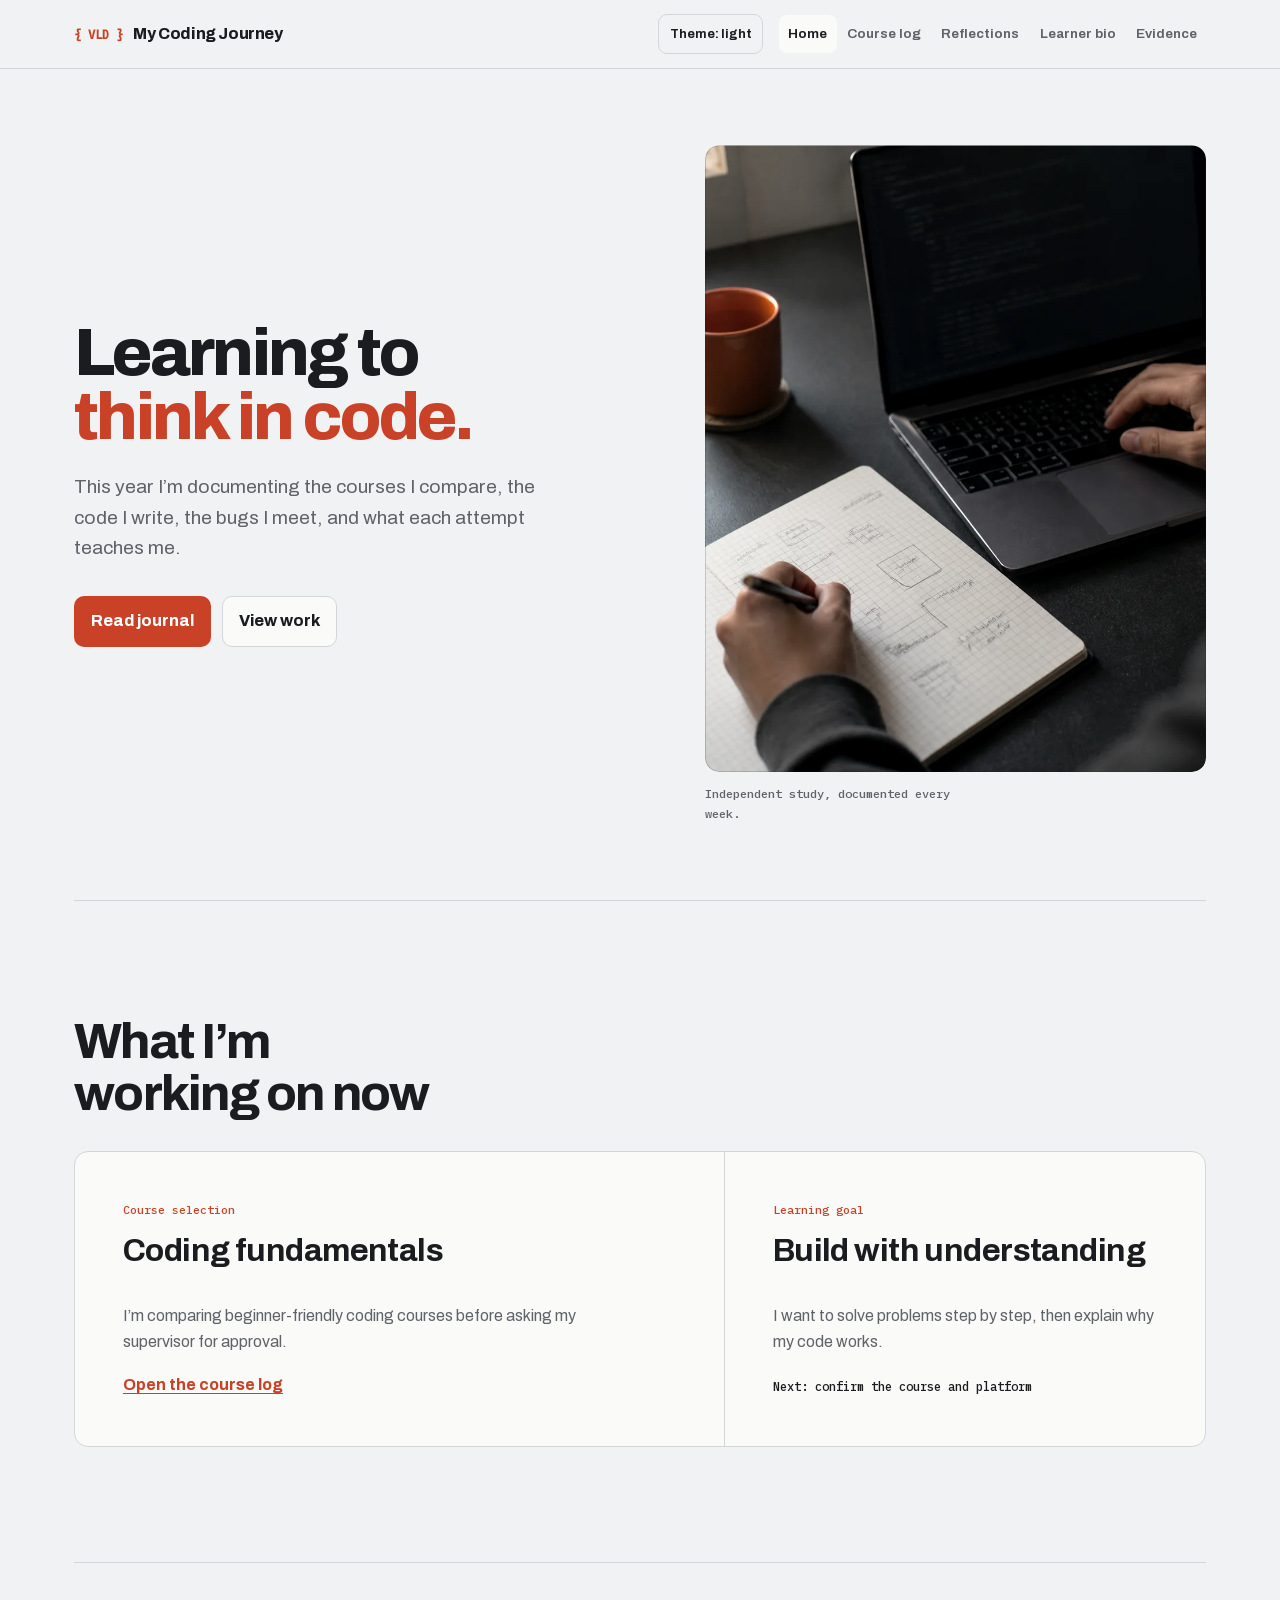
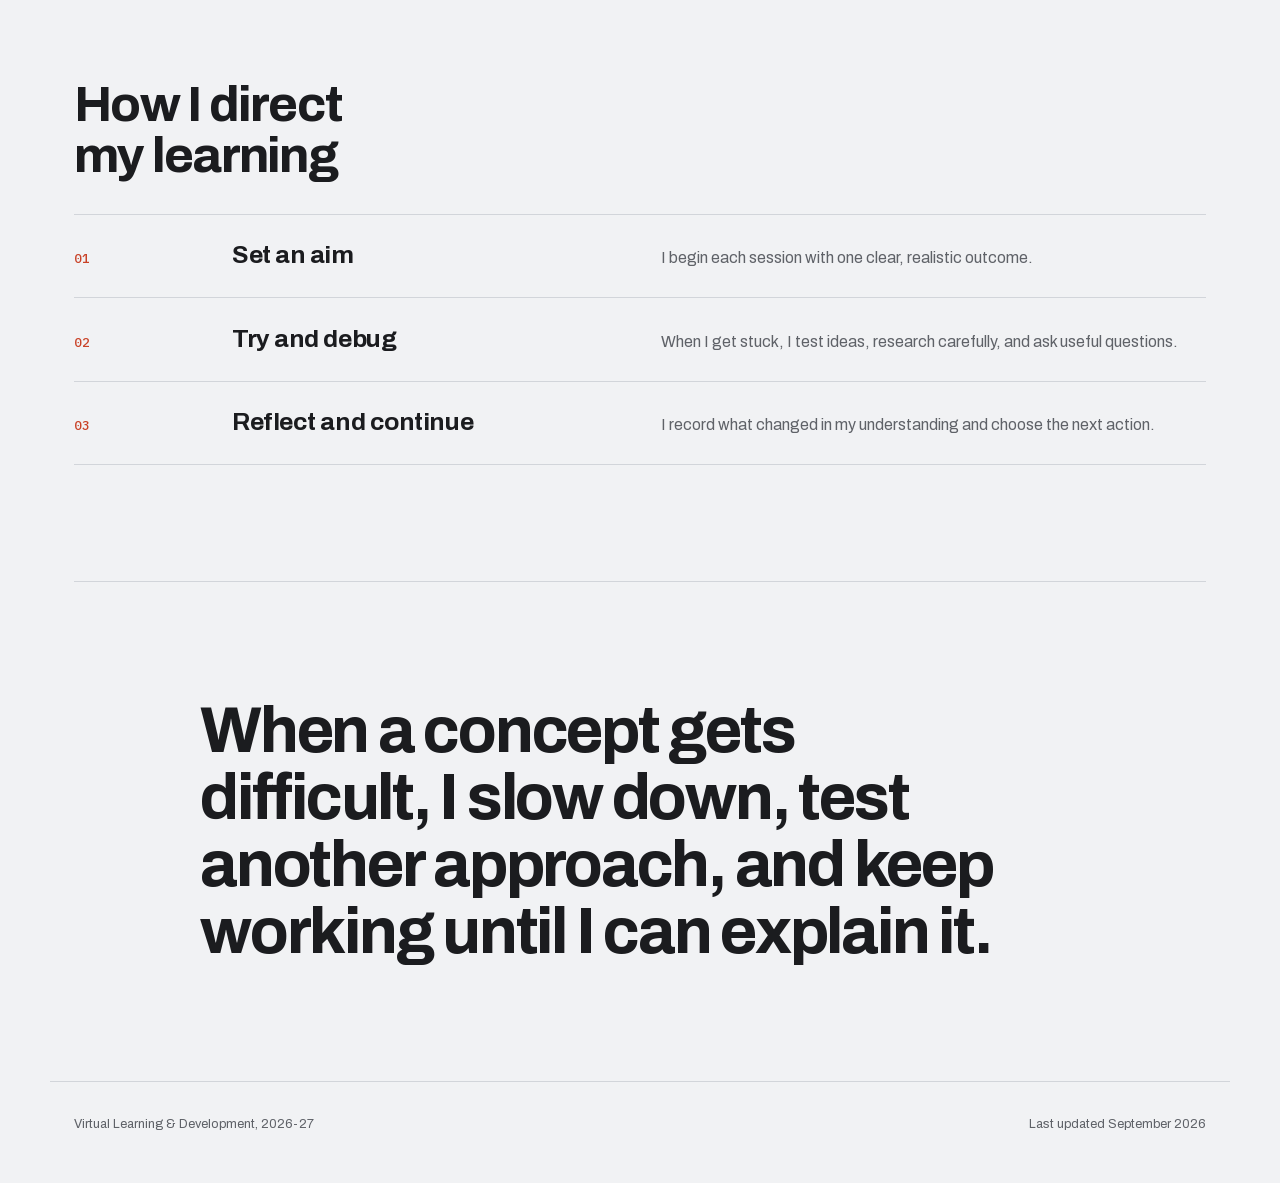
==== commit a8b0cecf: "Polish site copy with antislop review" ====
--- a/index.html
+++ b/index.html
@@ -30,7 +30,7 @@
     <section class="hero">
       <div class="hero-copy">
         <h1>Learning to <span class="accent">think in code.</span></h1>
-        <p class="lede">A year of experiments, mistakes, reflections, and small programs that prove what I understand.</p>
+        <p class="lede">This year I’m documenting the courses I compare, the code I write, the bugs I meet, and what each attempt teaches me.</p>
         <div class="hero-actions"><a class="button primary" href="reflections.html">Read journal</a><a class="button secondary" href="evidence.html">View work</a></div>
       </div>
       <figure class="hero-visual">
@@ -43,7 +43,7 @@
       <h2 id="focus-heading">What I’m working on now</h2>
       <div class="focus-panel">
         <article class="focus-primary"><span class="meta-label">Course selection</span><h3>Coding fundamentals</h3><p>I’m comparing beginner-friendly coding courses before asking my supervisor for approval.</p><a class="text-link" href="course-log.html">Open the course log</a></article>
-        <article class="focus-secondary"><span class="meta-label">Learning goal</span><h3>Build with understanding</h3><p>I want to solve problems step by step and create projects I can explain, not simply copy.</p><p class="status-note">Next: confirm the course and platform</p></article>
+        <article class="focus-secondary"><span class="meta-label">Learning goal</span><h3>Build with understanding</h3><p>I want to solve problems step by step, then explain why my code works.</p><p class="status-note">Next: confirm the course and platform</p></article>
       </div>
     </section>
 
@@ -57,7 +57,7 @@
     </section>
 
     <section class="section statement" aria-label="Learning principle">
-      <blockquote>The goal is not to move quickly. It is to stay with difficult work long enough to understand it.</blockquote>
+      <blockquote>When a concept gets difficult, I slow down, test another approach, and keep working until I can explain it.</blockquote>
     </section>
   </main>
   <footer><p>Virtual Learning &amp; Development, 2026-27</p><p>Last updated September 2026</p></footer>
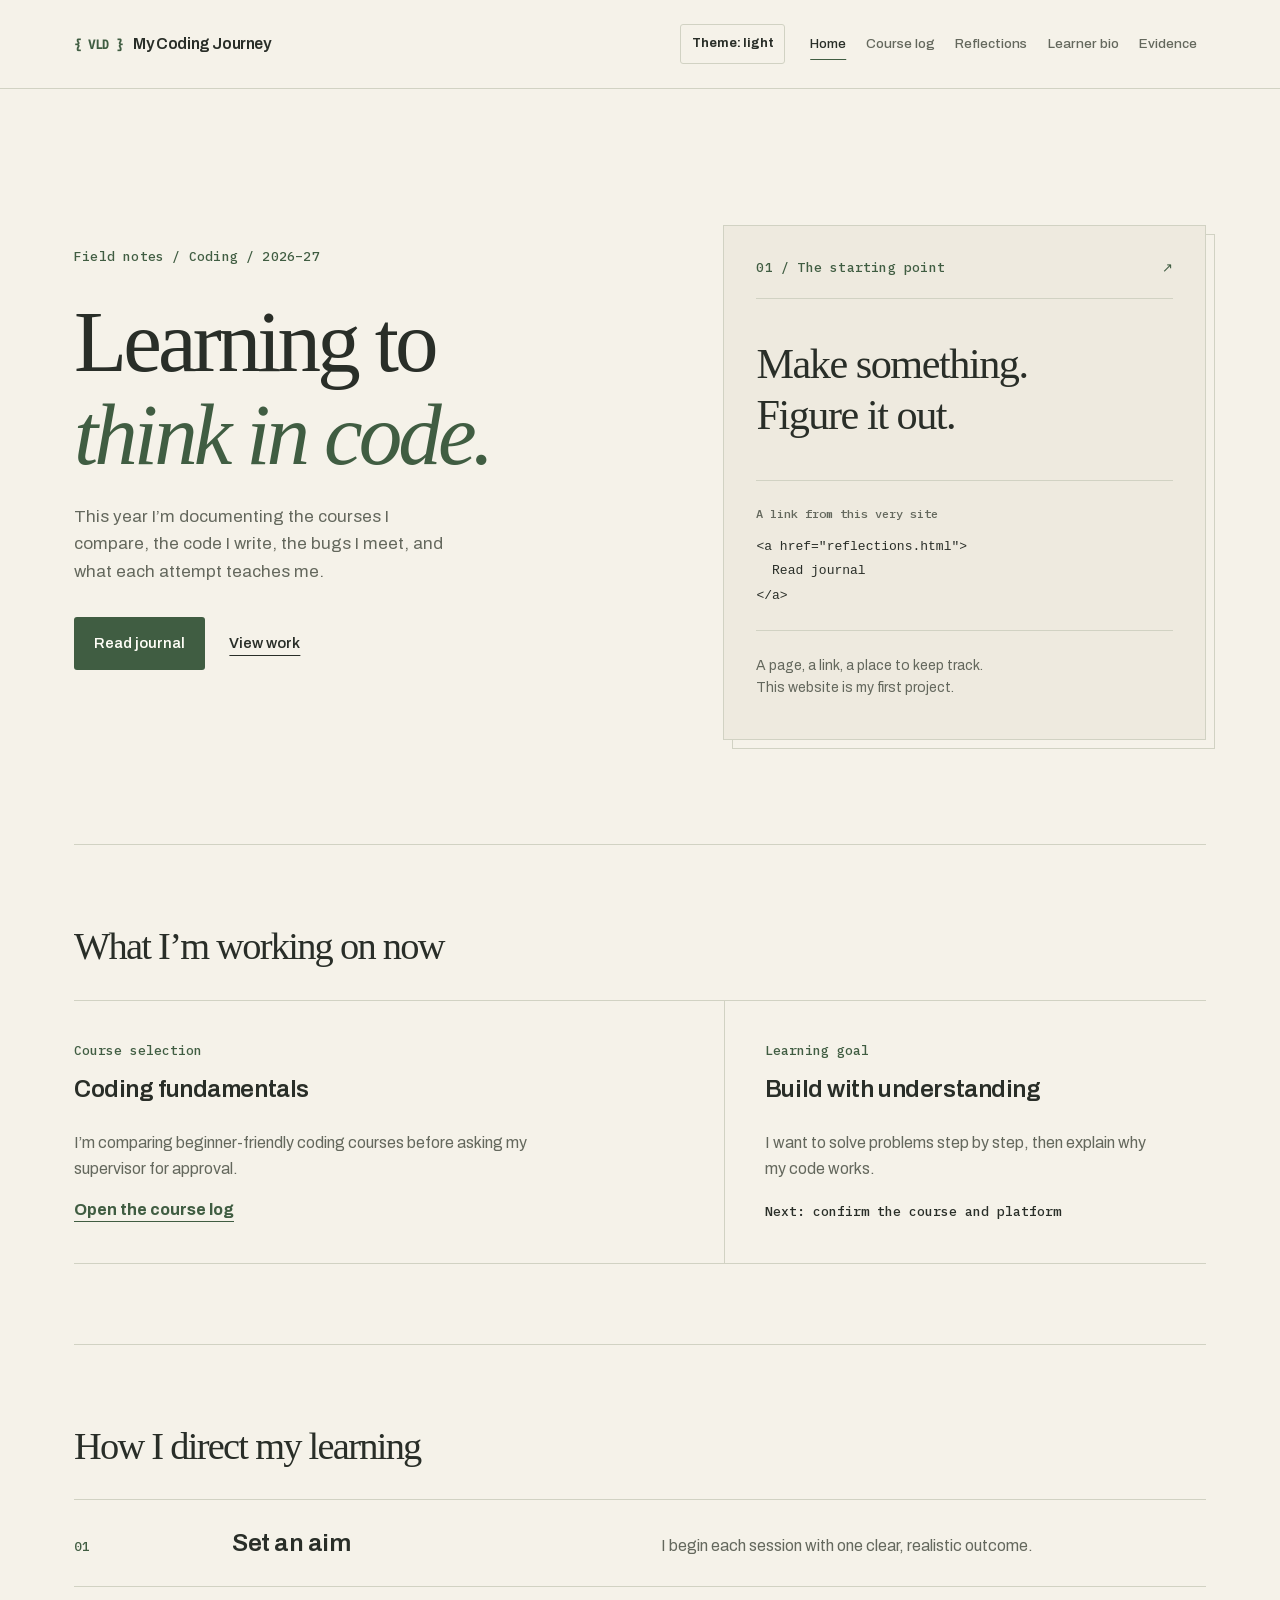
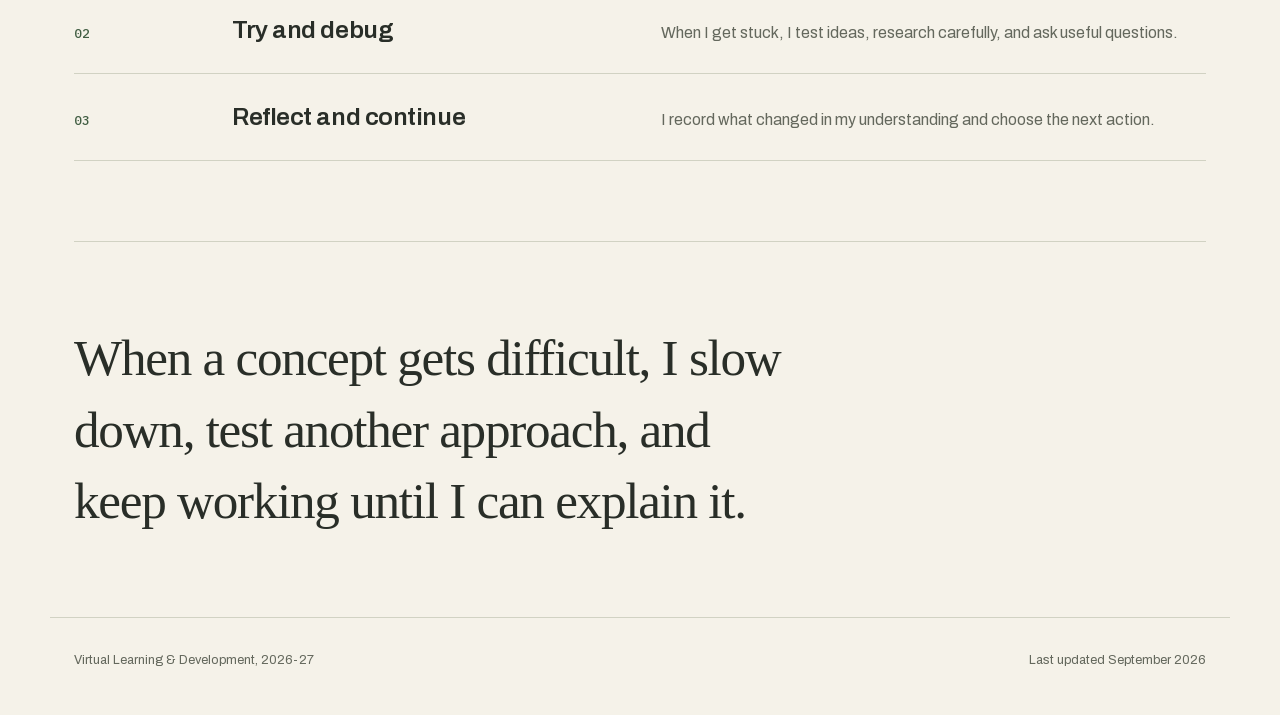
==== commit c98d1cdf: "Refresh editorial design and add GitHub-authorized reflection editor" ====
--- a/index.html
+++ b/index.html
@@ -11,7 +11,6 @@
   <meta property="og:type" content="website">
   <title>My Coding Journey | VLD</title>
   <link rel="preload" href="assets/fonts/archivo-latin.woff2" as="font" type="font/woff2" crossorigin>
-  <link rel="preload" href="assets/images/coding-workspace.webp" as="image" type="image/webp">
   <link rel="icon" href="assets/favicon.svg" type="image/svg+xml"><link rel="stylesheet" href="assets/styles.css">
   <script src="assets/site.js" defer></script>
 </head>
@@ -29,13 +28,18 @@
   <main id="main">
     <section class="hero">
       <div class="hero-copy">
+        <p class="eyebrow">Field notes / Coding / 2026–27</p>
         <h1>Learning to <span class="accent">think in code.</span></h1>
         <p class="lede">This year I’m documenting the courses I compare, the code I write, the bugs I meet, and what each attempt teaches me.</p>
         <div class="hero-actions"><a class="button primary" href="reflections.html">Read journal</a><a class="button secondary" href="evidence.html">View work</a></div>
       </div>
-      <figure class="hero-visual">
-        <div class="hero-image-wrap"><img src="assets/images/coding-workspace.webp" width="1456" height="1092" fetchpriority="high" alt="Hands moving between a laptop and a notebook while studying code"></div>
-        <figcaption>Independent study, documented every week.</figcaption>
+      <figure class="hero-visual notebook">
+        <div class="notebook-top"><span>01 / The starting point</span><span aria-hidden="true">↗</span></div>
+        <p class="notebook-title">Make something.<br>Figure it out.</p>
+        <div class="code-sample"><span class="meta-label">A link from this very site</span><pre><code>&lt;a href="reflections.html"&gt;
+  Read journal
+&lt;/a&gt;</code></pre></div>
+        <figcaption>A page, a link, a place to keep track.<br>This website is my first project.</figcaption>
       </figure>
     </section>
 
--- a/assets/styles.css
+++ b/assets/styles.css
@@ -23,3 +23,11 @@
 .hero h1{font-size:clamp(3.5rem,5.2vw,4.75rem)}
 @media(max-width:760px){.header-inner{gap:.45rem}.brand{font-size:.95rem}.theme-toggle{font-size:0;order:initial}.theme-toggle span{font-size:.78rem;text-transform:capitalize}.nav-toggle{order:initial}.hero h1{font-size:clamp(3rem,14vw,4.5rem)}}
 a,button,summary{touch-action:manipulation}h1,h2,h3{scroll-margin-top:90px}details.template-entry summary:hover{background:var(--surface)}
+
+/* Editorial palette and a quieter, shared type system. */
+:root,html[data-theme="light"]{--page:#f5f2e9;--surface:#eeeadf;--strong:#fffdf6;--ink:#292e28;--muted:#64685d;--line:#d1d2c3;--accent:#405d42;--accent-ink:#fffef7;--soft-accent:#e7eadc;--selection:#d6dfc5;--radius:4px;--display:Georgia,"Times New Roman",serif;--body-size:1rem;--caption-size:.8125rem;--heading-size:clamp(1.75rem,3vw,2.5rem)}
+@media(prefers-color-scheme:dark){:root{--page:#1b211c;--surface:#232b24;--strong:#2c352c;--ink:#f0edde;--muted:#b8bdad;--line:#424c40;--accent:#bccf9d;--accent-ink:#1b211c;--soft-accent:#2d392c;--selection:#465c3e}}
+html[data-theme="dark"]{--page:#1b211c;--surface:#232b24;--strong:#2c352c;--ink:#f0edde;--muted:#b8bdad;--line:#424c40;--accent:#bccf9d;--accent-ink:#1b211c;--soft-accent:#2d392c;--selection:#465c3e}
+body{-webkit-font-smoothing:antialiased;-moz-osx-font-smoothing:grayscale;font-size:var(--body-size);line-height:1.6}p{text-wrap:pretty}h1,h2{font-family:var(--display);font-weight:400;letter-spacing:-.045em;line-height:1.1}h2{font-size:var(--heading-size)}h3,h4{font-weight:600;line-height:1.4}h4{font-size:1rem;margin:0 0 .5rem}a{text-decoration-thickness:from-font;text-underline-position:from-font}.site-header{position:relative;background:var(--page);backdrop-filter:none}.header-inner{min-height:88px}.brand{font-weight:600}.site-nav a{font-weight:500;border-radius:0}.site-nav a.active{background:transparent;text-decoration:underline;text-decoration-color:var(--accent);text-underline-offset:.65em}.theme-toggle,.nav-toggle{border-radius:3px}.eyebrow,.notebook-top{font-family:"IBM Plex Mono",monospace;font-size:var(--caption-size);color:var(--accent);letter-spacing:.015em}.eyebrow{margin-bottom:1.75rem}.hero{min-height:680px;padding:5.5rem 0 6.5rem;grid-template-columns:1.18fr 1fr;gap:5rem}.hero h1{font-size:clamp(3.5rem,6.8vw,6rem);line-height:1.06}.hero h1 .accent{font-style:italic}.hero .lede{max-width:37ch;font-size:1.0625rem}.button{border-radius:3px;font-size:.9375rem;font-weight:550;padding:.85rem 1.2rem}.hero-actions{align-items:center;gap:1.5rem}.hero-actions .secondary{border:0;background:transparent;padding-inline:0;text-decoration:underline;text-underline-offset:.35em}.notebook{position:relative;background:var(--surface);border:1px solid var(--line);padding:2rem 2rem 2.5rem;margin-top:3rem;box-shadow:9px 9px 0 -1px var(--page),9px 9px 0 0 var(--line)}.notebook-top{display:flex;justify-content:space-between;gap:1rem;padding-bottom:1.2rem;border-bottom:1px solid var(--line)}.notebook-title{font-family:var(--display);font-size:clamp(2rem,3.3vw,3rem);line-height:1.2;letter-spacing:-.035em;margin:2.5rem 0}.code-sample{border-block:1px solid var(--line);padding:1.4rem 0}.code-sample pre{font-family:"IBM Plex Mono",monospace;font-size:.8125rem;line-height:1.8;overflow-x:auto;margin:0}.code-sample .meta-label{color:var(--muted);font-size:.75rem}.notebook figcaption{font-family:Archivo,sans-serif;font-size:.875rem;line-height:1.6;margin-top:1.5rem}.section{padding:5rem 0}.section>h2{max-width:24ch}.focus-panel,.split-panel,.project-feature{border-inline:0;border-radius:0;background:transparent}.focus-primary,.focus-secondary,.split-panel>*,.project-copy{padding:2.5rem}.focus-primary,.split-panel>:first-child{padding-left:0}.focus-panel h3{font-size:1.5rem}.meta-label,.status-note,.timeline time,.journal-entry .week{font-size:var(--caption-size)}.statement blockquote{font-family:var(--display);font-weight:400;font-size:clamp(1.9rem,4vw,3.3rem);line-height:1.4;letter-spacing:-.025em;max-width:30ch;margin-left:0}.page-heading{padding:5.5rem 0 4rem}.page-heading h1{font-size:clamp(3rem,6.5vw,5.5rem);max-width:16ch}.page-heading>p{max-width:52ch}.page-heading>.eyebrow{font-size:var(--caption-size);color:var(--accent)}.callout{border:0;border-left:3px solid var(--accent);border-radius:0;padding:1.5rem 2rem}.journal-entry{background:transparent;border-inline:0;border-radius:0;padding:2.5rem 0}.journal-entry h2,.journal-entry .entry-title{font-family:var(--display);font-size:clamp(1.5rem,3vw,2.25rem);font-weight:400;line-height:1.3;letter-spacing:-.025em;margin:0}.journal-entry .reflection-grid{grid-template-columns:1fr;gap:1.5rem;max-width:68ch}.reflection-grid p,.self-check{white-space:pre-line;overflow-wrap:anywhere}.journal-entry .self-check{max-width:68ch}.journal-entry time{font-size:.875rem}.template-entry{margin-top:1rem}.profile-code{background:var(--surface);color:var(--accent);border:1px solid var(--line)}.tag-list li{border-radius:2px}.project-media{min-height:320px}.project-media img{object-fit:contain}.traits h3,.evidence-list h3{font-size:1.25rem}.editor-main{padding-bottom:5rem}.editor-layout{display:grid;grid-template-columns:260px minmax(0,1fr);gap:5rem;align-items:start;padding-top:2.5rem;border-top:1px solid var(--line)}.editor-note h2{font-size:1.6rem}.editor-note p{font-size:.9375rem;color:var(--muted)}.editor-note strong{color:var(--ink);font-weight:600}.editor-row{display:grid;grid-template-columns:1fr 180px;gap:1.5rem}label{display:block;font-size:.9375rem;font-weight:550}input,textarea{display:block;width:100%;font:400 1rem/1.6 Archivo,sans-serif;margin:.6rem 0 1.6rem;padding:.9rem 1rem;color:var(--ink);background:var(--strong);border:1px solid var(--line);border-radius:3px}textarea{resize:vertical;min-height:100px}input:hover,textarea:hover{border-color:var(--muted)}.editor-actions{display:flex;align-items:center;flex-wrap:wrap;gap:1rem}.editor-actions button{cursor:pointer}.text-button{background:none;border:0;color:var(--muted);text-decoration:underline;font-size:.875rem;padding:.75rem}.draft-status,.muted{font-size:.875rem;color:var(--muted)}.publish-panel{margin-top:3rem;padding:2rem;background:var(--surface);border:1px solid var(--line);scroll-margin-top:2rem}.publish-panel[hidden]{display:none}.publish-panel p{max-width:68ch}#publish-content{font-family:"IBM Plex Mono",monospace;font-size:.875rem;line-height:1.6}.publish-panel .muted{margin-top:1rem;margin-bottom:0}
+@media(max-width:900px){.hero{gap:2.5rem}.editor-layout{gap:2.5rem;grid-template-columns:210px minmax(0,1fr)}.editor-row{grid-template-columns:1fr}.notebook{padding:1.5rem}.header-inner{min-height:76px}}
+@media(max-width:760px){.hero{grid-template-columns:1fr;min-height:auto;padding:3.5rem 0 5rem;gap:1.5rem}.hero h1{font-size:clamp(3.25rem,13vw,5rem)}.hero .lede{max-width:40ch}.notebook{margin:1.5rem 9px 0 0}.notebook-title{font-size:2.5rem}.section{padding:3.5rem 0}.page-heading{padding:3.5rem 0}.focus-primary,.focus-secondary,.split-panel>*,.project-copy{padding:1.75rem 0}.project-copy{padding-inline:1rem}.editor-layout{grid-template-columns:1fr;gap:1.5rem}.editor-note{border-bottom:1px solid var(--line);padding-bottom:1rem}.editor-row{grid-template-columns:1fr}.editor-actions{align-items:stretch}.publish-panel{padding:1.25rem}.header-inner>.text-link{font-size:.8rem}.journal-entry{padding:1.75rem 0}.journal-entry>header{gap:.75rem}.statement blockquote{font-size:2rem}.code-sample pre{font-size:.75rem}}
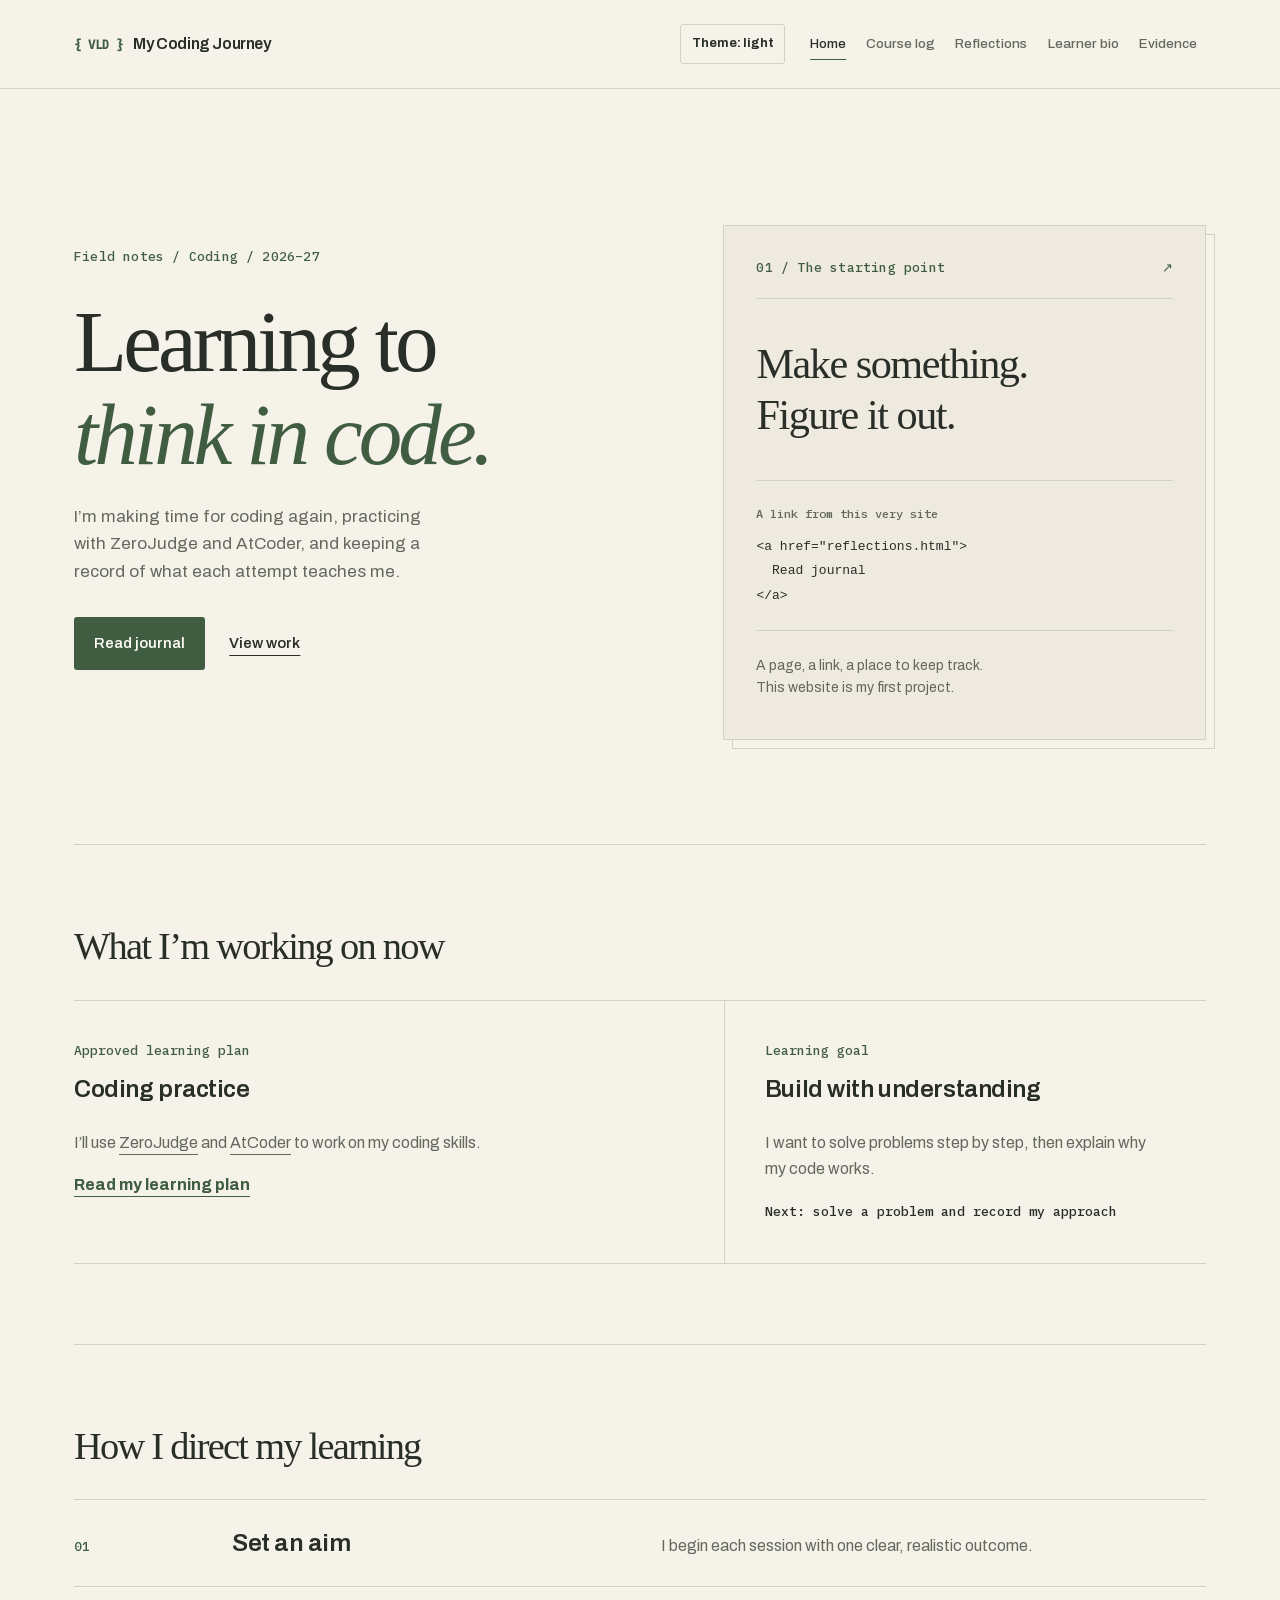
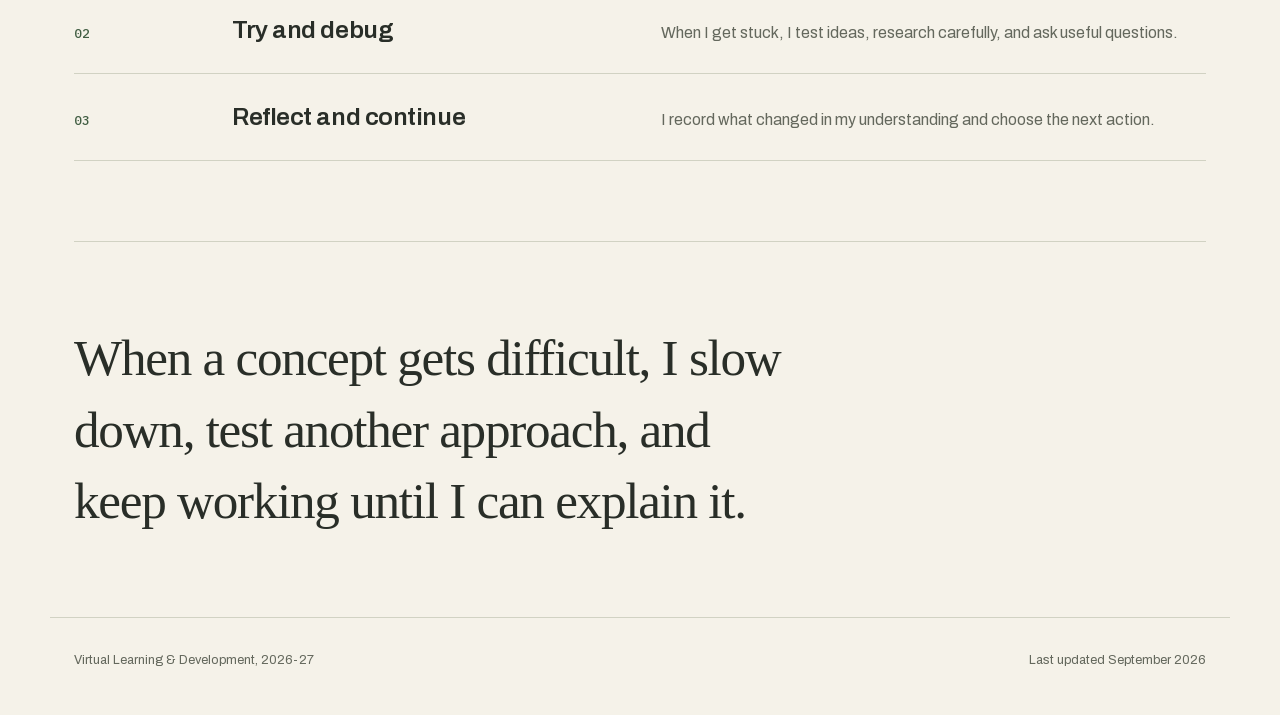
==== commit b0f6c7c4: "Record approved coding plan with ZeroJudge and AtCoder" ====
--- a/index.html
+++ b/index.html
@@ -30,7 +30,7 @@
       <div class="hero-copy">
         <p class="eyebrow">Field notes / Coding / 2026–27</p>
         <h1>Learning to <span class="accent">think in code.</span></h1>
-        <p class="lede">This year I’m documenting the courses I compare, the code I write, the bugs I meet, and what each attempt teaches me.</p>
+        <p class="lede">I’m making time for coding again, practicing with ZeroJudge and AtCoder, and keeping a record of what each attempt teaches me.</p>
         <div class="hero-actions"><a class="button primary" href="reflections.html">Read journal</a><a class="button secondary" href="evidence.html">View work</a></div>
       </div>
       <figure class="hero-visual notebook">
@@ -46,8 +46,8 @@
     <section class="section" aria-labelledby="focus-heading">
       <h2 id="focus-heading">What I’m working on now</h2>
       <div class="focus-panel">
-        <article class="focus-primary"><span class="meta-label">Course selection</span><h3>Coding fundamentals</h3><p>I’m comparing beginner-friendly coding courses before asking my supervisor for approval.</p><a class="text-link" href="course-log.html">Open the course log</a></article>
-        <article class="focus-secondary"><span class="meta-label">Learning goal</span><h3>Build with understanding</h3><p>I want to solve problems step by step, then explain why my code works.</p><p class="status-note">Next: confirm the course and platform</p></article>
+        <article class="focus-primary"><span class="meta-label">Approved learning plan</span><h3>Coding practice</h3><p>I’ll use <a href="https://zerojudge.tw/">ZeroJudge</a> and <a href="https://atcoder.jp/">AtCoder</a> to work on my coding skills.</p><a class="text-link" href="course-log.html">Read my learning plan</a></article>
+        <article class="focus-secondary"><span class="meta-label">Learning goal</span><h3>Build with understanding</h3><p>I want to solve problems step by step, then explain why my code works.</p><p class="status-note">Next: solve a problem and record my approach</p></article>
       </div>
     </section>
 
